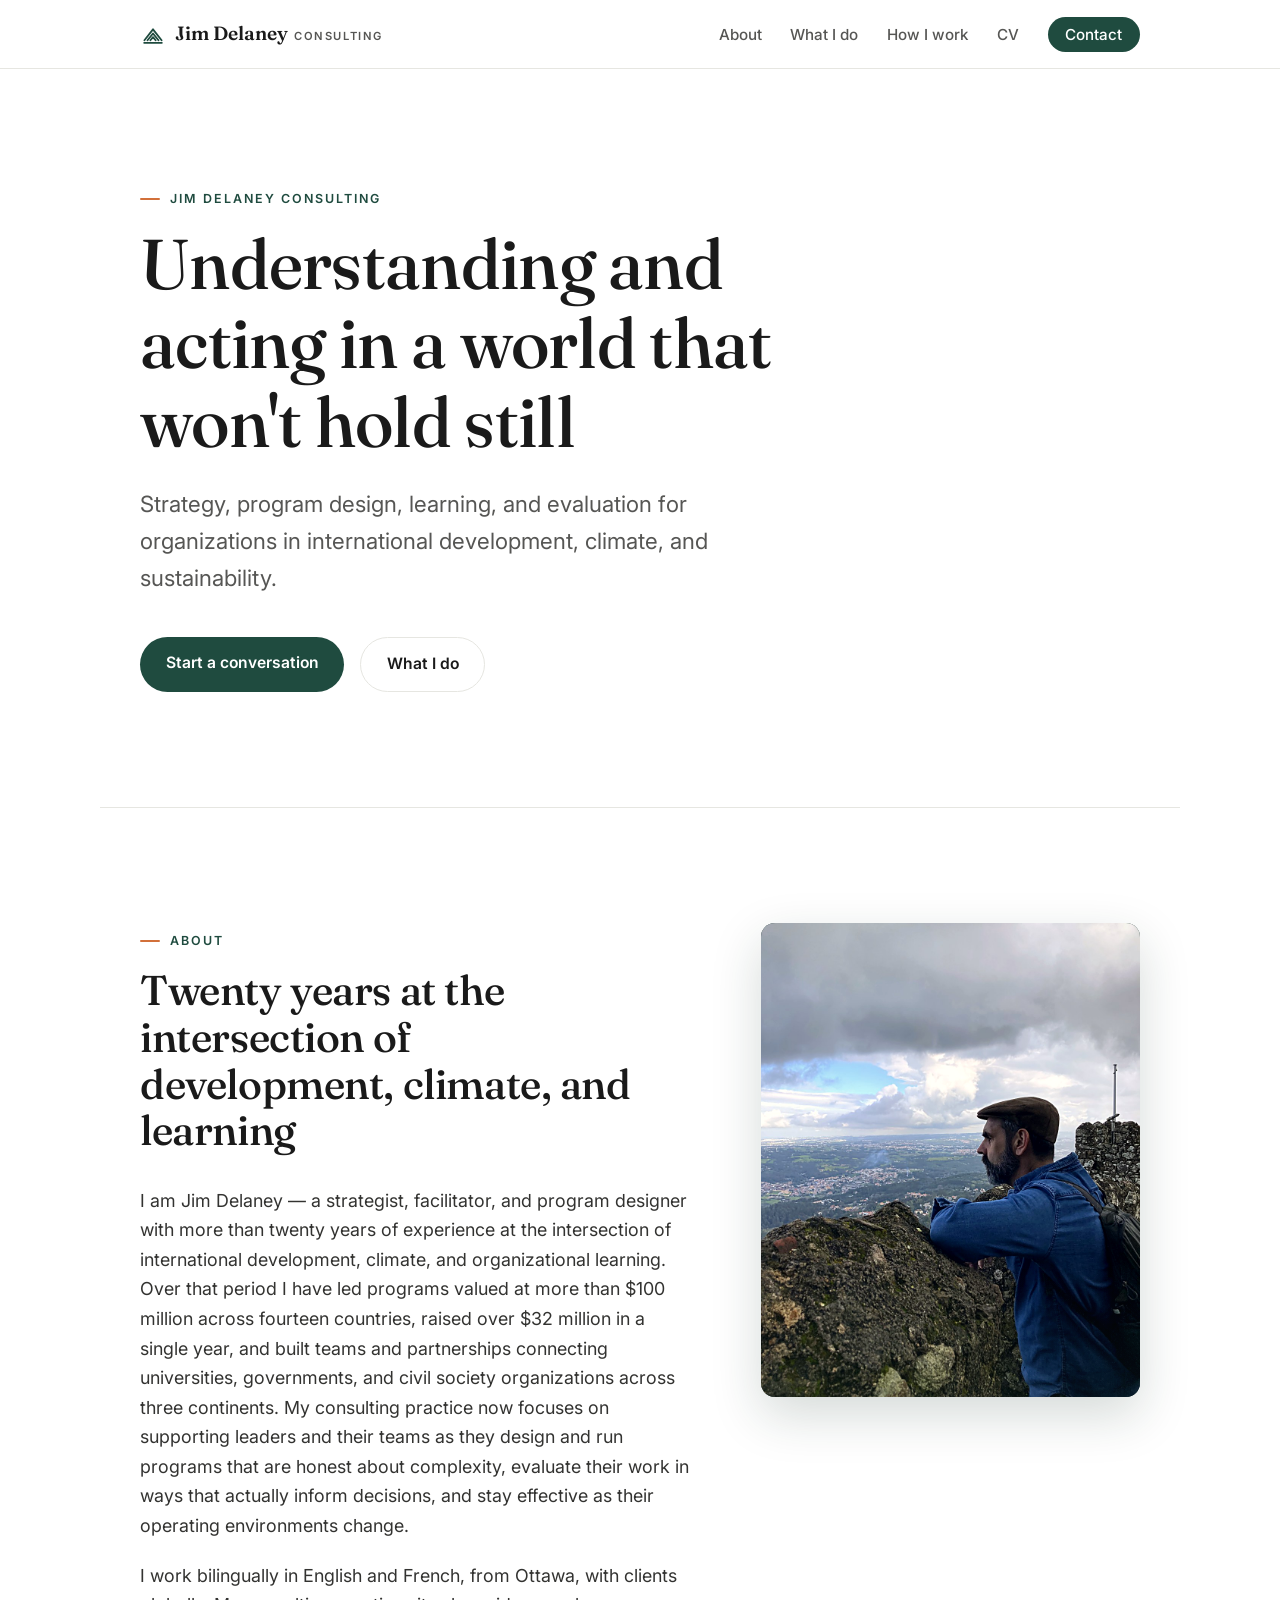
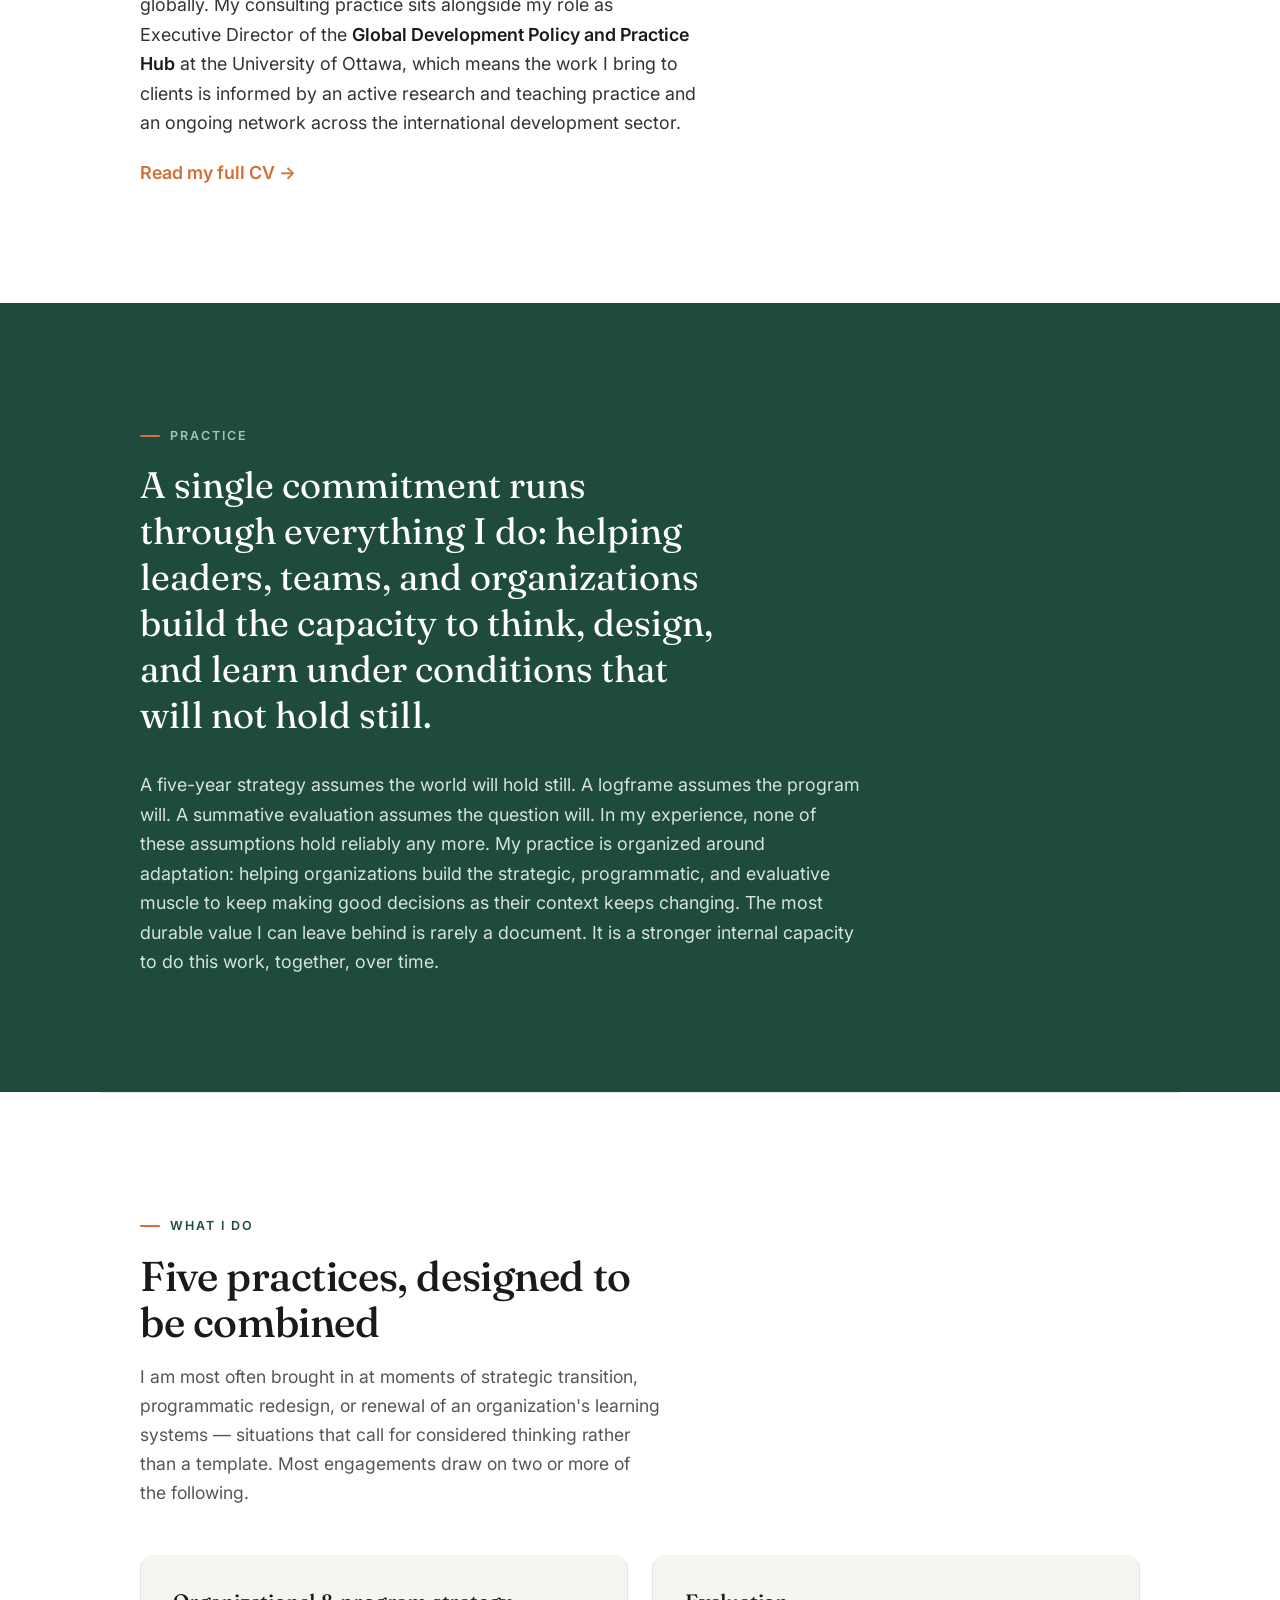
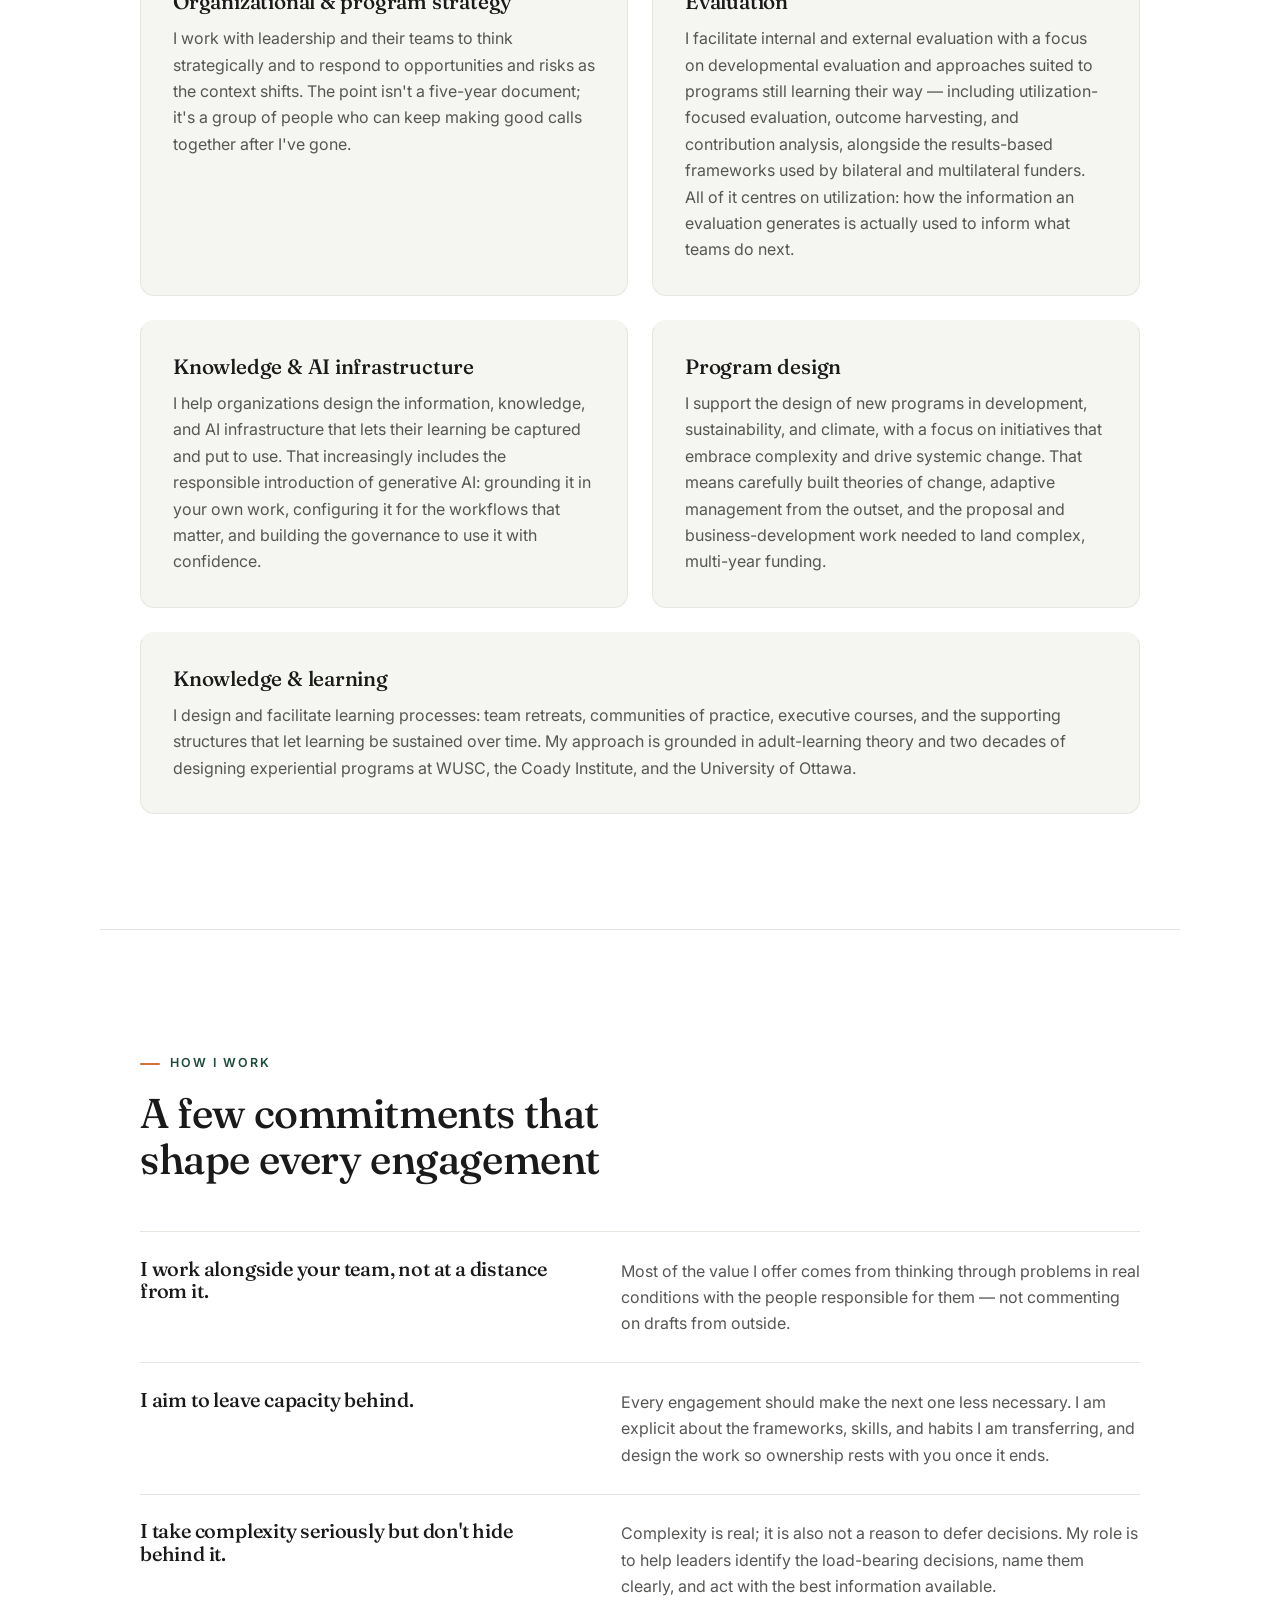
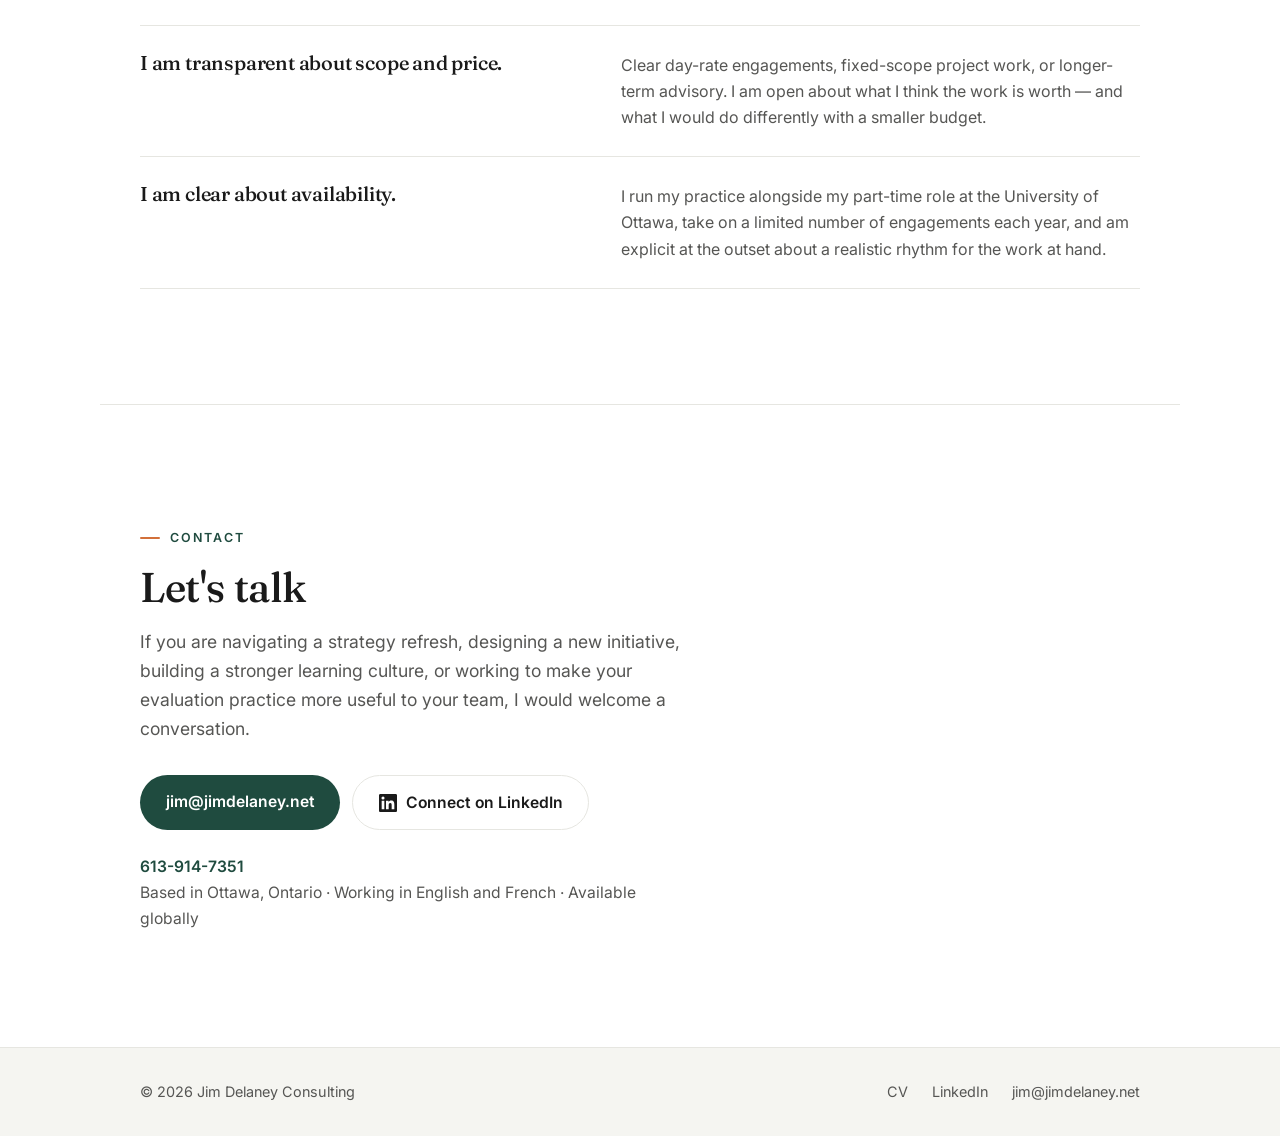
==== index.html @ 5b87f77f "Add files via upload" ====
<!DOCTYPE html>
<html lang="en">
<head>
  <meta charset="UTF-8">
  <meta name="viewport" content="width=device-width, initial-scale=1.0">
  <title>Jim Delaney Consulting — Strategy, Program Design, Learning &amp; Evaluation</title>
  <meta name="description" content="Strategy, program design, learning, and evaluation for organizations in international development, climate, and sustainability — focused on the capacity to adapt as conditions change.">
  <link rel="icon" href="assets/favicon.svg" type="image/svg+xml">
  <link rel="icon" href="assets/favicon-512.png" sizes="512x512" type="image/png">
  <link rel="apple-touch-icon" href="assets/favicon-512.png">
  <link rel="preconnect" href="https://fonts.googleapis.com">
  <link rel="preconnect" href="https://fonts.gstatic.com" crossorigin>
  <link href="https://fonts.googleapis.com/css2?family=Fraunces:opsz,wght@9..144,400;9..144,500;9..144,600&family=Inter:wght@400;500;600&display=swap" rel="stylesheet">
  <link rel="stylesheet" href="styles.css">
</head>
<body>
  <header class="site-header">
    <nav class="nav container">
      <a href="#top" class="brand">
        <svg class="brand-mark" viewBox="0 0 100 84" aria-hidden="true" fill="none" stroke="#1f4b3f" stroke-width="7" stroke-linecap="round" stroke-linejoin="round">
          <polyline points="17,66 50,24 83,66"/>
          <polyline points="29,66 50,40 71,66"/>
          <polyline points="40,66 50,54 60,66"/>
          <line x1="16" y1="76" x2="84" y2="76"/>
        </svg>
        <span class="brand-word">Jim Delaney<span class="brand-sub">Consulting</span></span>
      </a>
      <button class="nav-toggle" aria-label="Toggle menu" aria-expanded="false">
        <span></span><span></span><span></span>
      </button>
      <ul class="nav-links">
        <li><a href="#about">About</a></li>
        <li><a href="#services">What I do</a></li>
        <li><a href="#approach">How I work</a></li>
        <li><a href="cv.html">CV</a></li>
        <li><a href="#contact" class="nav-cta">Contact</a></li>
      </ul>
    </nav>
  </header>

  <main id="top">
    <!-- HERO -->
    <section class="hero container">
      <div class="hero-text">
        <p class="eyebrow">Jim Delaney Consulting</p>
        <h1>Understanding and acting in a world that won't hold still</h1>
        <p class="lede">
          Strategy, program design, learning, and evaluation for organizations in
          international development, climate, and sustainability.
        </p>
        <div class="hero-actions">
          <a href="#contact" class="btn btn-primary">Start a conversation</a>
          <a href="#services" class="btn btn-ghost">What I do</a>
        </div>
      </div>
    </section>

    <!-- ABOUT -->
    <section id="about" class="section container">
      <div class="about-layout">
        <div class="about-content">
          <div class="section-head">
            <p class="eyebrow">About</p>
            <h2>Twenty years at the intersection of development, climate, and learning</h2>
          </div>
          <div class="prose">
            <p>
              I am Jim Delaney — a strategist, facilitator, and program designer with more than
              twenty years of experience at the intersection of international development, climate,
              and organizational learning. Over that period I have led programs valued at more than
              $100 million across fourteen countries, raised over $32 million in a single year, and
              built teams and partnerships connecting universities, governments, and civil society
              organizations across three continents. My consulting practice now focuses on supporting
              leaders and their teams as they design and run programs that are honest about complexity,
              evaluate their work in ways that actually inform decisions, and stay effective as their
              operating environments change.
            </p>
            <p>
              I work bilingually in English and French, from Ottawa, with clients globally. My
              consulting practice sits alongside my role as Executive Director of the
              <strong>Global Development Policy and Practice Hub</strong> at the University of Ottawa,
              which means the work I bring to clients is informed by an active research and teaching
              practice and an ongoing network across the international development sector.
            </p>
            <p class="prose-link"><a href="cv.html">Read my full CV &rarr;</a></p>
          </div>
        </div>
        <figure class="about-portrait">
          <div class="portrait-frame">
            <img src="assets/portrait.jpg" alt="Jim Delaney looking out over a valley from a hilltop" loading="lazy">
          </div>
        </figure>
      </div>
    </section>

    <!-- PRACTICE / PHILOSOPHY -->
    <section id="practice" class="section section-feature">
      <div class="container">
        <p class="eyebrow">Practice</p>
        <p class="pull">
          A single commitment runs through everything I do: helping leaders, teams, and
          organizations build the capacity to think, design, and learn under conditions that
          will not hold still.
        </p>
        <div class="prose prose-on-feature">
          <p>
            A five-year strategy assumes the world will hold still. A logframe assumes the program
            will. A summative evaluation assumes the question will. In my experience, none of these
            assumptions hold reliably any more. My practice is organized around adaptation: helping
            organizations build the strategic, programmatic, and evaluative muscle to keep making good
            decisions as their context keeps changing. The most durable value I can leave behind is
            rarely a document. It is a stronger internal capacity to do this work, together, over time.
          </p>
        </div>
      </div>
    </section>

    <!-- WHAT I DO -->
    <section id="services" class="section container">
      <div class="section-head">
        <p class="eyebrow">What I do</p>
        <h2>Five practices, designed to be combined</h2>
        <p class="section-intro">
          I am most often brought in at moments of strategic transition, programmatic redesign,
          or renewal of an organization's learning systems — situations that call for considered
          thinking rather than a template. Most engagements draw on two or more of the following.
        </p>
      </div>
      <div class="cards">
        <article class="card">
          <h3>Organizational &amp; program strategy</h3>
          <p>
            I work with leadership and their teams to think strategically and to respond to
            opportunities and risks as the context shifts. The point isn't a five-year document;
            it's a group of people who can keep making good calls together after I've gone.
          </p>
        </article>
        <article class="card">
          <h3>Evaluation</h3>
          <p>
            I facilitate internal and external evaluation with a focus on developmental evaluation
            and approaches suited to programs still learning their way — including utilization-focused
            evaluation, outcome harvesting, and contribution analysis, alongside the results-based
            frameworks used by bilateral and multilateral funders. All of it centres on utilization:
            how the information an evaluation generates is actually used to inform what teams do next.
          </p>
        </article>
        <article class="card">
          <h3>Knowledge &amp; AI infrastructure</h3>
          <p>
            I help organizations design the information, knowledge, and AI infrastructure that lets
            their learning be captured and put to use. That increasingly includes the responsible
            introduction of generative AI: grounding it in your own work, configuring it for the
            workflows that matter, and building the governance to use it with confidence.
          </p>
        </article>
        <article class="card">
          <h3>Program design</h3>
          <p>
            I support the design of new programs in development, sustainability, and climate, with a
            focus on initiatives that embrace complexity and drive systemic change. That means
            carefully built theories of change, adaptive management from the outset, and the
            proposal and business-development work needed to land complex, multi-year funding.
          </p>
        </article>
        <article class="card card-wide">
          <h3>Knowledge &amp; learning</h3>
          <p>
            I design and facilitate learning processes: team retreats, communities of practice,
            executive courses, and the supporting structures that let learning be sustained over
            time. My approach is grounded in adult-learning theory and two decades of designing
            experiential programs at WUSC, the Coady Institute, and the University of Ottawa.
          </p>
        </article>
      </div>
    </section>

    <!-- HOW I WORK -->
    <section id="approach" class="section container">
      <div class="section-head">
        <p class="eyebrow">How I work</p>
        <h2>A few commitments that shape every engagement</h2>
      </div>
      <ul class="commitments">
        <li>
          <h3>I work alongside your team, not at a distance from it.</h3>
          <p>Most of the value I offer comes from thinking through problems in real conditions with
          the people responsible for them — not commenting on drafts from outside.</p>
        </li>
        <li>
          <h3>I aim to leave capacity behind.</h3>
          <p>Every engagement should make the next one less necessary. I am explicit about the
          frameworks, skills, and habits I am transferring, and design the work so ownership rests
          with you once it ends.</p>
        </li>
        <li>
          <h3>I take complexity seriously but don't hide behind it.</h3>
          <p>Complexity is real; it is also not a reason to defer decisions. My role is to help
          leaders identify the load-bearing decisions, name them clearly, and act with the best
          information available.</p>
        </li>
        <li>
          <h3>I am transparent about scope and price.</h3>
          <p>Clear day-rate engagements, fixed-scope project work, or longer-term advisory. I am open
          about what I think the work is worth — and what I would do differently with a smaller
          budget.</p>
        </li>
        <li>
          <h3>I am clear about availability.</h3>
          <p>I run my practice alongside my part-time role at the University of Ottawa, take on a
          limited number of engagements each year, and am explicit at the outset about a realistic
          rhythm for the work at hand.</p>
        </li>
      </ul>
    </section>

    <!-- CONTACT -->
    <section id="contact" class="section container">
      <div class="contact">
        <p class="eyebrow">Contact</p>
        <h2>Let's talk</h2>
        <p class="section-intro">
          If you are navigating a strategy refresh, designing a new initiative, building a stronger
          learning culture, or working to make your evaluation practice more useful to your team,
          I would welcome a conversation.
        </p>
        <div class="contact-details">
          <div class="contact-actions">
            <a href="mailto:jim@jimdelaney.net" class="btn btn-primary">jim@jimdelaney.net</a>
            <a href="https://www.linkedin.com/in/jim-delaney-a5542912/" class="btn btn-ghost btn-icon" target="_blank" rel="noopener">
              <svg viewBox="0 0 24 24" width="18" height="18" fill="currentColor" aria-hidden="true"><path d="M20.45 20.45h-3.56v-5.57c0-1.33-.03-3.04-1.85-3.04-1.85 0-2.14 1.45-2.14 2.94v5.67H9.34V9h3.42v1.56h.05c.48-.9 1.64-1.85 3.37-1.85 3.6 0 4.27 2.37 4.27 5.46v6.28zM5.34 7.43a2.07 2.07 0 1 1 0-4.14 2.07 2.07 0 0 1 0 4.14zM7.12 20.45H3.56V9h3.56v11.45zM22.22 0H1.77C.79 0 0 .77 0 1.72v20.56C0 23.23.79 24 1.77 24h20.45c.98 0 1.78-.77 1.78-1.72V1.72C24 .77 23.2 0 22.22 0z"/></svg>
              Connect on LinkedIn
            </a>
          </div>
          <p class="contact-meta">
            <a href="tel:+16139147351">613-914-7351</a><br>
            Based in Ottawa, Ontario · Working in English and French · Available globally
          </p>
        </div>
      </div>
    </section>
  </main>

  <footer class="site-footer">
    <div class="container footer-inner">
      <span>&copy; <span id="year"></span> Jim Delaney Consulting</span>
      <span class="footer-links">
        <a href="cv.html">CV</a>
        <a href="https://www.linkedin.com/in/jim-delaney-a5542912/" target="_blank" rel="noopener">LinkedIn</a>
        <a href="mailto:jim@jimdelaney.net">jim@jimdelaney.net</a>
      </span>
    </div>
  </footer>

  <script>
    document.getElementById('year').textContent = new Date().getFullYear();
    const toggle = document.querySelector('.nav-toggle');
    const links = document.querySelector('.nav-links');
    toggle.addEventListener('click', () => {
      const open = links.classList.toggle('open');
      toggle.setAttribute('aria-expanded', open);
    });
    links.addEventListener('click', e => {
      if (e.target.tagName === 'A') links.classList.remove('open');
    });
  </script>
</body>
</html>
---- styles.css ----
/* ---------- Tokens ---------- */
:root {
  --bg: #ffffff;
  --bg-alt: #f5f5f1;
  --ink: #1a1a1a;
  --ink-soft: #565654;
  --line: #e6e6e1;
  --accent: #1f4b3f;        /* deep green */
  --accent-dark: #143028;
  --accent-ink: #ffffff;
  --warm: #d2703a;          /* burnt orange accent */
  --warm-soft: #e9a06f;
  --max: 1080px;
  --max-prose: 720px;
  --space: clamp(4rem, 9vw, 7.5rem);
  --radius: 14px;
}

/* ---------- Base ---------- */
* { box-sizing: border-box; }
html { scroll-behavior: smooth; }
body {
  margin: 0;
  font-family: "Inter", system-ui, -apple-system, sans-serif;
  color: var(--ink);
  background: var(--bg);
  line-height: 1.65;
  -webkit-font-smoothing: antialiased;
}
h1, h2, h3 {
  font-family: "Fraunces", Georgia, serif;
  font-weight: 500;
  line-height: 1.12;
  letter-spacing: -0.01em;
  margin: 0;
}
p { margin: 0; }
a { color: inherit; text-decoration: none; }

.container {
  width: 100%;
  max-width: var(--max);
  margin-inline: auto;
  padding-inline: clamp(1.25rem, 5vw, 2.5rem);
}

.eyebrow {
  font-size: 0.78rem;
  text-transform: uppercase;
  letter-spacing: 0.16em;
  font-weight: 600;
  color: var(--accent);
  margin-bottom: 1rem;
  display: inline-flex;
  align-items: center;
  gap: 0.6rem;
}
.eyebrow::before {
  content: "";
  width: 20px;
  height: 2px;
  background: var(--warm);
  border-radius: 2px;
  flex: none;
}

/* ---------- Header / Nav ---------- */
.site-header {
  position: sticky;
  top: 0;
  z-index: 50;
  background: rgba(255, 255, 255, 0.85);
  backdrop-filter: saturate(180%) blur(12px);
  border-bottom: 1px solid var(--line);
}
.nav {
  display: flex;
  align-items: center;
  justify-content: space-between;
  height: 68px;
}
.brand {
  display: flex;
  align-items: center;
  gap: 0.55rem;
}
.brand-mark { height: 26px; width: 26px; flex: none; display: block; }
.brand-word {
  font-family: "Fraunces", serif;
  font-size: 1.2rem;
  font-weight: 600;
  display: flex;
  align-items: baseline;
  gap: 0.4rem;
}
.brand-sub {
  font-family: "Inter", sans-serif;
  font-size: 0.7rem;
  font-weight: 600;
  letter-spacing: 0.14em;
  text-transform: uppercase;
  color: var(--ink-soft);
}
.nav-links {
  list-style: none;
  display: flex;
  align-items: center;
  gap: 1.8rem;
  margin: 0;
  padding: 0;
}
.nav-links a {
  font-size: 0.95rem;
  font-weight: 500;
  color: var(--ink-soft);
  transition: color 0.15s ease;
}
.nav-links a:hover,
.nav-links a.active { color: var(--ink); }
.nav-cta {
  background: var(--accent);
  color: var(--accent-ink) !important;
  padding: 0.5rem 1.1rem;
  border-radius: 999px;
}
.nav-cta:hover { opacity: 0.9; }
.nav-toggle {
  display: none;
  flex-direction: column;
  gap: 5px;
  background: none;
  border: 0;
  cursor: pointer;
  padding: 6px;
}
.nav-toggle span {
  width: 24px;
  height: 2px;
  background: var(--ink);
  border-radius: 2px;
}

/* ---------- Hero (text-led) ---------- */
.hero {
  padding-top: clamp(4rem, 10vw, 7rem);
  padding-bottom: var(--space);
}
.hero h1 {
  font-size: clamp(2.6rem, 6.5vw, 4.4rem);
  margin-bottom: 1.5rem;
  max-width: 17ch;
}
.lede {
  font-size: clamp(1.15rem, 2.4vw, 1.4rem);
  color: var(--ink-soft);
  max-width: 46ch;
}
.hero-actions {
  display: flex;
  flex-wrap: wrap;
  gap: 1rem;
  margin-top: 2.5rem;
}

/* ---------- About layout with portrait ---------- */
.about-layout {
  display: grid;
  grid-template-columns: 1.25fr 0.85fr;
  gap: clamp(2rem, 6vw, 4rem);
  align-items: start;
}
.about-portrait { margin: 0; position: sticky; top: 92px; }
.portrait-frame {
  position: relative;
  aspect-ratio: 4 / 5;
  border-radius: var(--radius);
  overflow: hidden;
  background: var(--accent-dark);
  box-shadow: 0 18px 50px rgba(20, 48, 40, 0.18);
}
.portrait-frame img {
  width: 100%;
  height: 100%;
  object-fit: cover;
  display: block;
  filter: contrast(1.02) saturate(1.02);
}
.portrait-frame::after {
  content: "";
  position: absolute;
  inset: 0;
  background: linear-gradient(180deg, transparent 72%, rgba(20,48,40,0.22));
  pointer-events: none;
}
.about-content .section-head { margin-bottom: 2rem; }

/* ---------- Buttons ---------- */
.btn {
  display: inline-block;
  font-weight: 600;
  font-size: 0.98rem;
  padding: 0.85rem 1.6rem;
  border-radius: 999px;
  transition: transform 0.12s ease, opacity 0.15s ease, background 0.15s ease;
}
.btn:active { transform: translateY(1px); }
.btn-primary { background: var(--accent); color: var(--accent-ink); }
.btn-primary:hover { opacity: 0.9; }
.btn-ghost { border: 1px solid var(--line); color: var(--ink); }
.btn-ghost:hover { background: var(--bg-alt); border-color: var(--warm); color: var(--warm); }

/* ---------- Sections ---------- */
.section { padding-block: var(--space); border-top: 1px solid var(--line); }
.section-head { max-width: 52ch; margin-bottom: 3rem; }
.section h2 { font-size: clamp(1.9rem, 4vw, 2.6rem); }
.section-intro { margin-top: 1rem; color: var(--ink-soft); font-size: 1.1rem; }

.prose { max-width: var(--max-prose); display: grid; gap: 1.25rem; font-size: 1.12rem; color: #333331; }
.prose strong { color: var(--ink); font-weight: 600; }
.prose-link a { color: var(--warm); font-weight: 600; }
.prose-link a:hover { text-decoration: underline; text-underline-offset: 3px; }

/* ---------- Feature / pull-quote band ---------- */
.section-feature {
  background: var(--accent);
  color: #eef3f0;
  border-top: 0;
}
.section-feature .eyebrow { color: #9fc4b6; }
.pull {
  font-family: "Fraunces", serif;
  font-size: clamp(1.5rem, 3.4vw, 2.3rem);
  line-height: 1.25;
  max-width: 24ch;
  color: #fff;
  margin-bottom: 2rem;
}
.prose-on-feature { color: #d6e3dd; }
.prose-on-feature p { font-size: 1.12rem; }

/* ---------- Service cards ---------- */
.cards {
  display: grid;
  grid-template-columns: repeat(2, 1fr);
  gap: 1.5rem;
}
.card {
  background: var(--bg-alt);
  border: 1px solid var(--line);
  border-radius: var(--radius);
  padding: 2rem;
  border-top: 3px solid transparent;
  transition: transform 0.15s ease, box-shadow 0.15s ease, border-color 0.15s ease;
}
.card:hover {
  transform: translateY(-4px);
  box-shadow: 0 12px 30px rgba(0,0,0,0.06);
  border-top-color: var(--warm);
}
.card h3 { font-size: 1.3rem; margin-bottom: 0.75rem; }
.card p { color: var(--ink-soft); }
.card-wide { grid-column: 1 / -1; }

/* ---------- Commitments (How I work) ---------- */
.commitments {
  list-style: none;
  margin: 0;
  padding: 0;
  display: grid;
  gap: 0;
}
.commitments li {
  padding: 1.6rem 0;
  border-top: 1px solid var(--line);
  display: grid;
  grid-template-columns: 1fr 1.2fr;
  gap: clamp(1rem, 5vw, 3rem);
  align-items: start;
}
.commitments li:last-child { border-bottom: 1px solid var(--line); }
.commitments h3 { font-size: 1.25rem; }
.commitments p { color: var(--ink-soft); }

/* ---------- Contact ---------- */
.contact { max-width: 54ch; }
.contact-details { margin-top: 2rem; display: grid; gap: 1.5rem; justify-items: start; }
.contact-actions { display: flex; flex-wrap: wrap; gap: 0.75rem; }
.btn-icon { display: inline-flex; align-items: center; gap: 0.55rem; }
.btn-icon svg { flex: none; }
.contact-meta { color: var(--ink-soft); font-size: 0.98rem; }
.contact-meta a { color: var(--accent); font-weight: 600; }

/* ---------- Footer ---------- */
.site-footer { border-top: 1px solid var(--line); background: var(--bg-alt); }
.footer-inner {
  display: flex;
  flex-wrap: wrap;
  gap: 0.75rem 1.5rem;
  justify-content: space-between;
  padding-block: 2rem;
  font-size: 0.9rem;
  color: var(--ink-soft);
}
.footer-links { display: flex; gap: 1.5rem; }
.footer-inner a:hover { color: var(--ink); }

/* ---------- CV page ---------- */
.cv-hero {
  padding-top: clamp(3rem, 7vw, 5rem);
  padding-bottom: clamp(2.5rem, 5vw, 3.5rem);
}
.cv-hero h1 { font-size: clamp(2.4rem, 6vw, 3.6rem); margin-bottom: 0.75rem; }
.cv-tagline { color: var(--ink-soft); font-size: 1.1rem; max-width: 60ch; }
.cv-contact { margin-top: 0.75rem; color: var(--ink-soft); font-size: 0.98rem; }
.cv-contact a { color: var(--accent); font-weight: 500; }
.cv-actions { display: flex; flex-wrap: wrap; gap: 1rem; margin-top: 2rem; }

.cv { max-width: 820px; padding-bottom: var(--space); }
.cv-block { padding-top: 2.75rem; margin-top: 2.75rem; border-top: 1px solid var(--line); }
.cv-block > h2 {
  font-size: 1.5rem;
  margin-bottom: 1.5rem;
  color: var(--accent);
}
.cv-block > p { color: #333331; font-size: 1.05rem; max-width: var(--max-prose); }

.cv-skills, .cv-list { list-style: none; margin: 0; padding: 0; display: grid; gap: 0.85rem; }
.cv-skills li, .cv-list li { color: var(--ink-soft); font-size: 1.02rem; padding-left: 1.1rem; position: relative; }
.cv-skills li::before, .cv-list li::before {
  content: "";
  position: absolute;
  left: 0; top: 0.62em;
  width: 6px; height: 6px;
  border-radius: 50%;
  background: var(--warm);
}
.cv-skills strong, .cv-list strong { color: var(--ink); }
.cv-pubs li { font-size: 0.98rem; line-height: 1.55; }

.cv-role { margin-bottom: 2rem; }
.cv-role:last-child { margin-bottom: 0; }
.cv-role-head {
  display: flex;
  flex-wrap: wrap;
  justify-content: space-between;
  align-items: baseline;
  gap: 0.5rem;
}
.cv-role-head h3 { font-size: 1.2rem; }
.cv-date { font-size: 0.85rem; color: var(--ink-soft); font-weight: 500; white-space: nowrap; }
.cv-org { color: var(--accent); font-weight: 500; font-size: 0.98rem; margin: 0.25rem 0 0.75rem; }
.cv-role ul { margin: 0; padding-left: 1.15rem; display: grid; gap: 0.4rem; }
.cv-role li { color: var(--ink-soft); font-size: 1rem; }

/* ---------- Responsive ---------- */
@media (max-width: 860px) {
  .cards { grid-template-columns: 1fr; }
  .card-wide { grid-column: auto; }
  .commitments li { grid-template-columns: 1fr; gap: 0.5rem; }
  .about-layout { grid-template-columns: 1fr; }
  .about-portrait { position: static; order: -1; max-width: 420px; }
}
@media (max-width: 720px) {
  .hero { grid-template-columns: 1fr; }
  .hero-portrait { order: -1; max-width: 320px; }
  .nav-toggle { display: flex; }
  .nav-links {
    position: absolute;
    top: 68px;
    left: 0; right: 0;
    flex-direction: column;
    align-items: flex-start;
    gap: 0;
    background: var(--bg);
    border-bottom: 1px solid var(--line);
    padding: 0.5rem 0;
    display: none;
  }
  .nav-links.open { display: flex; }
  .nav-links li { width: 100%; }
  .nav-links a {
    display: block;
    width: 100%;
    padding: 0.85rem clamp(1.25rem, 5vw, 2.5rem);
  }
  .nav-cta { border-radius: 0; background: none; color: var(--accent) !important; }
}
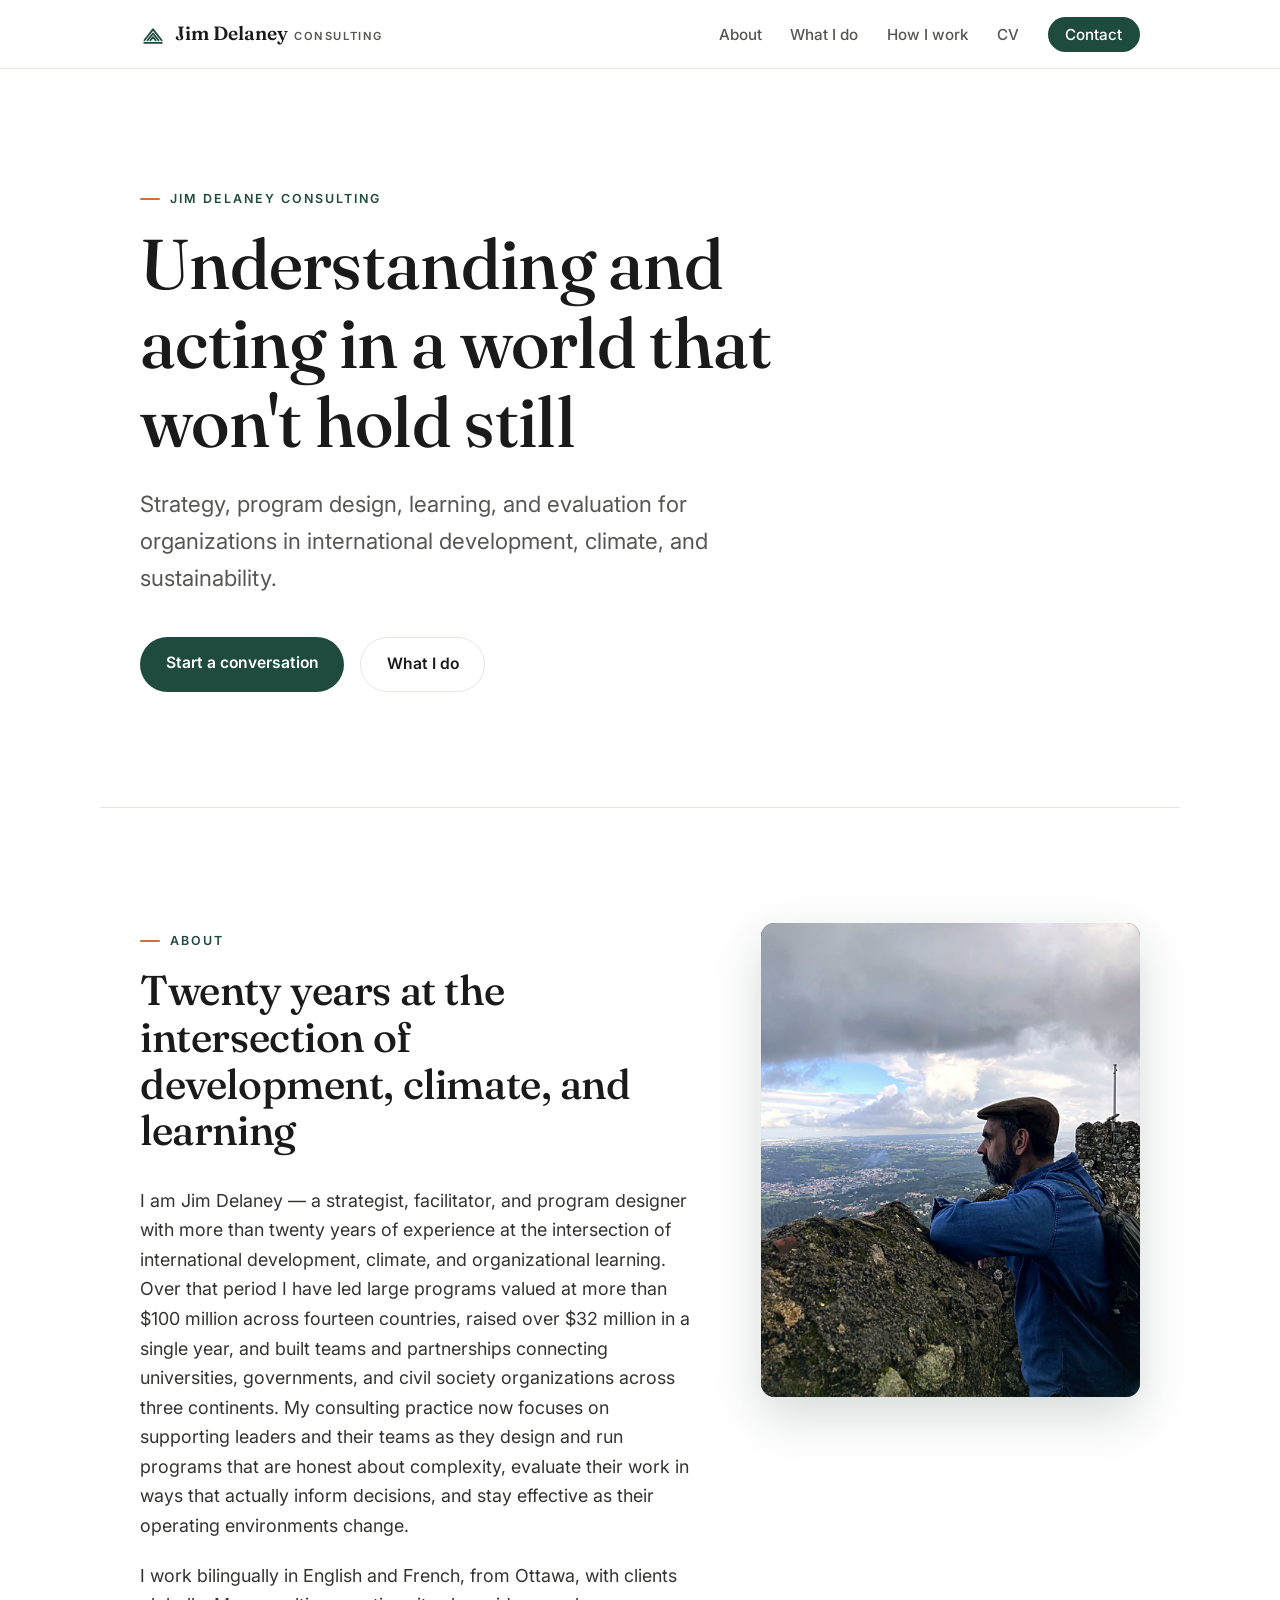
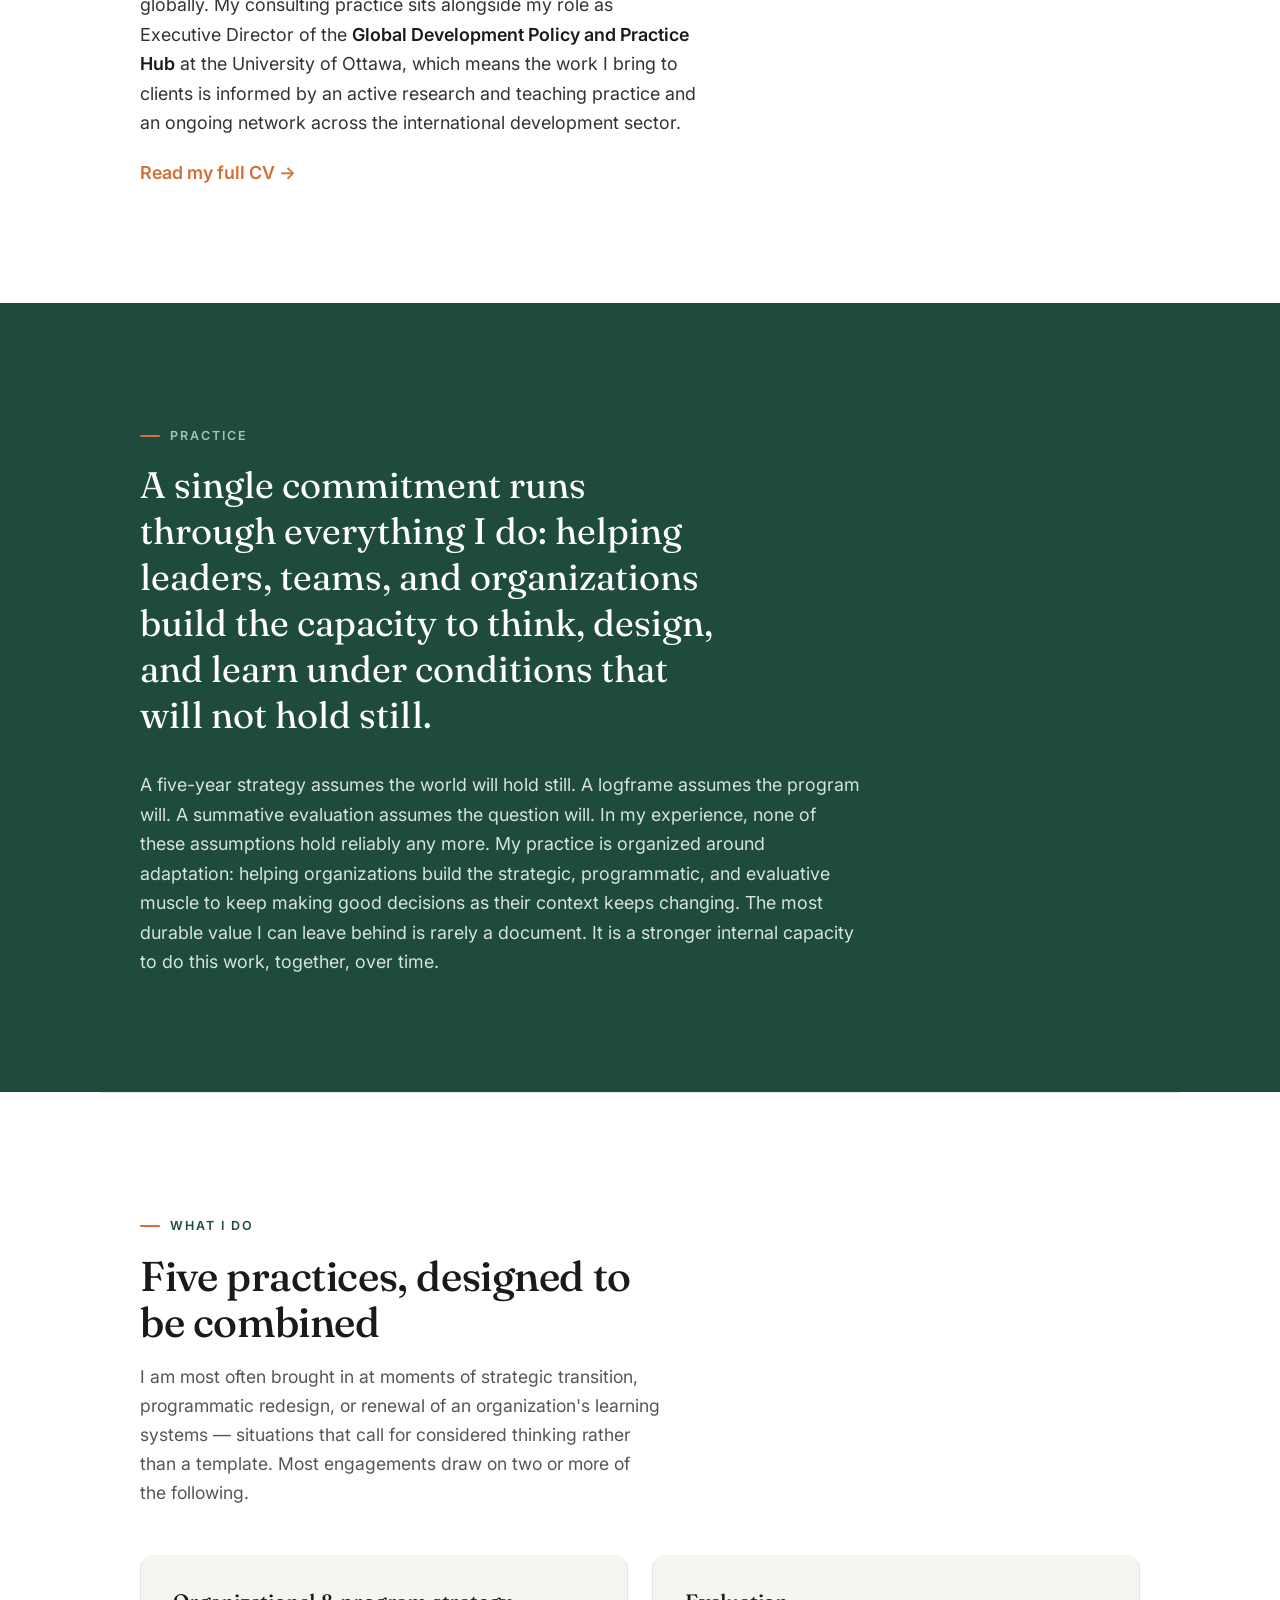
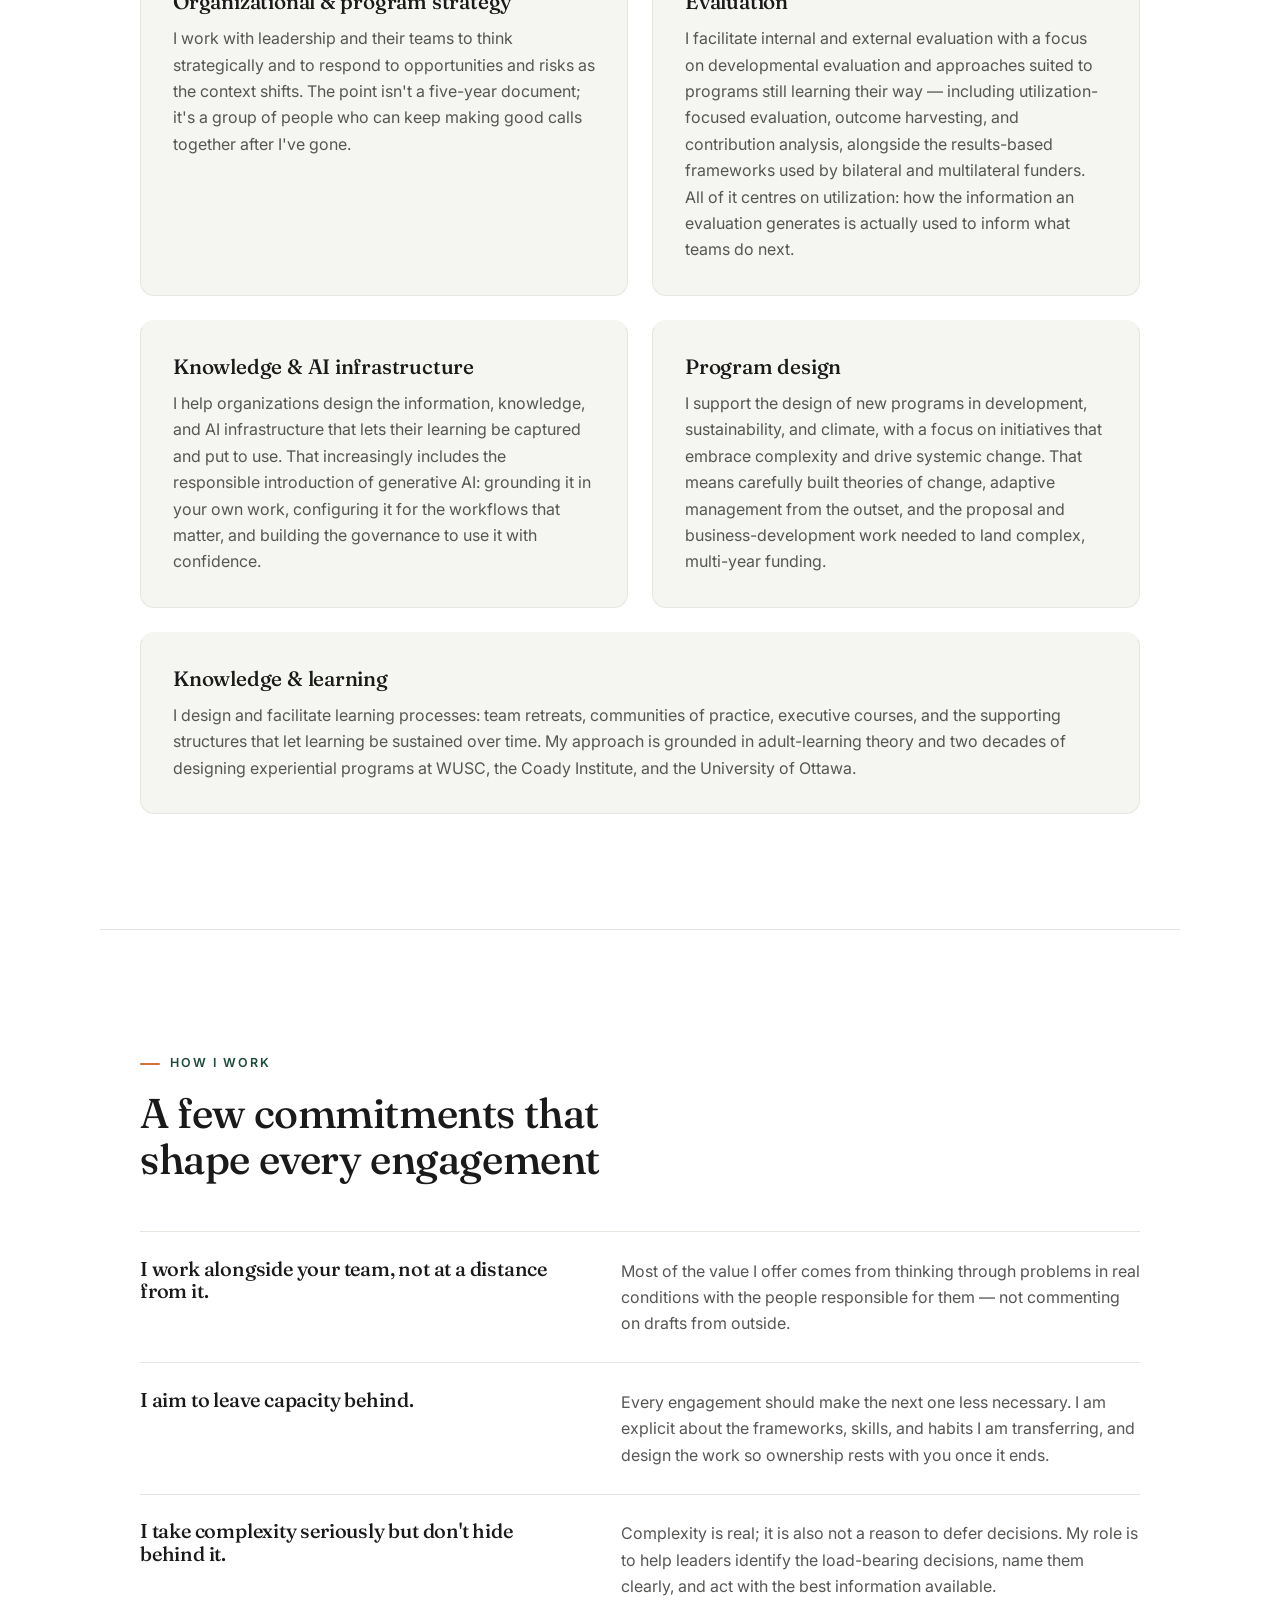
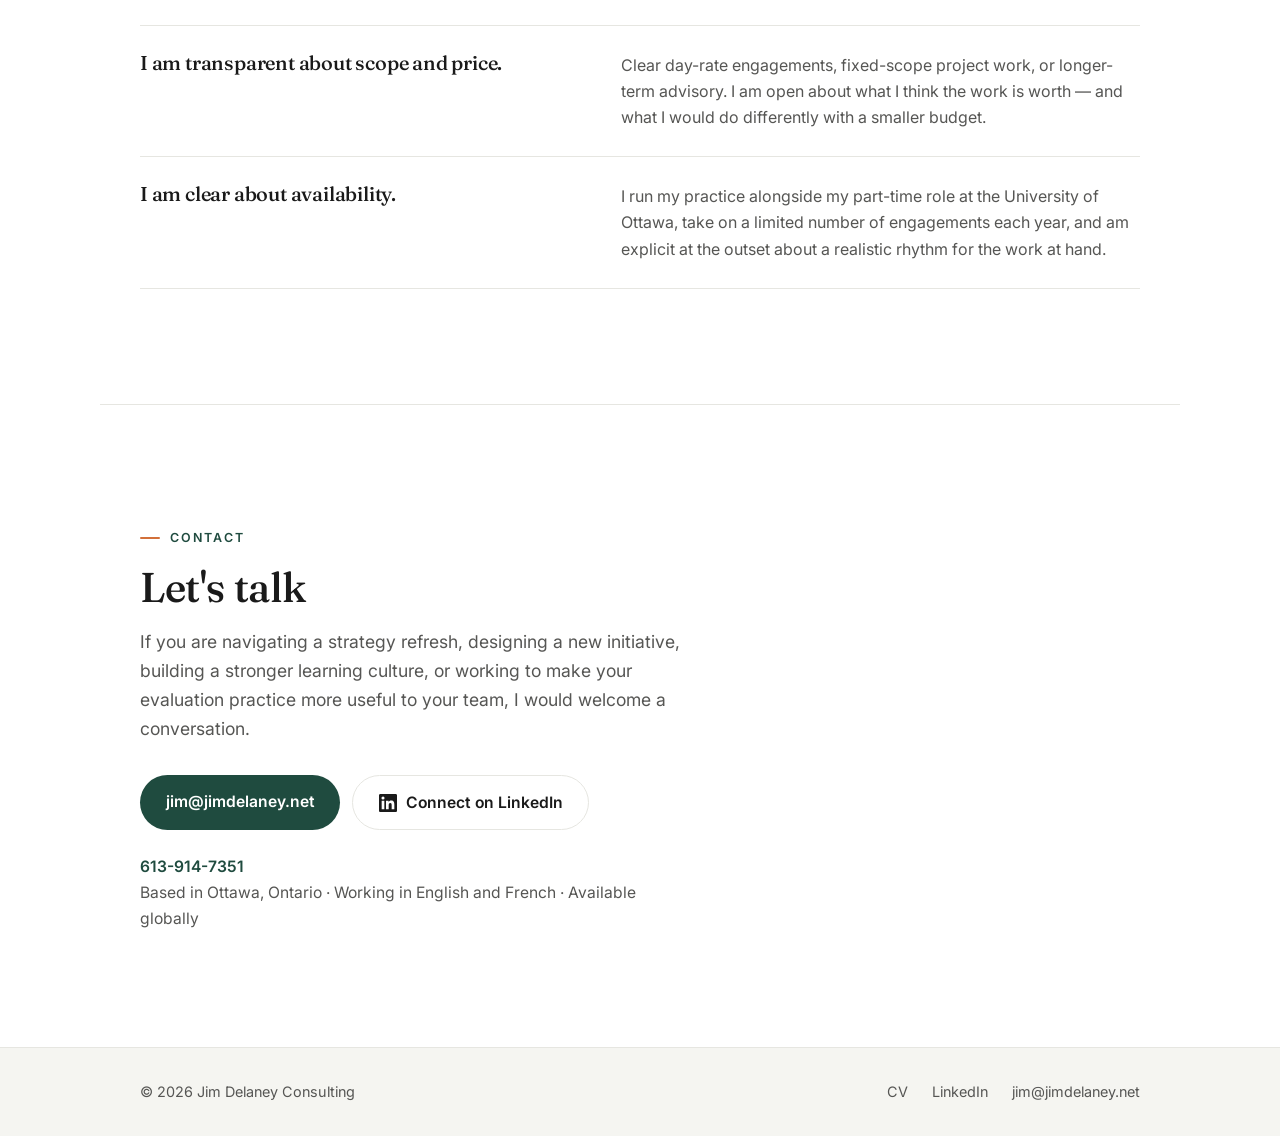
==== commit 98a56252: "Update language" ====
--- a/index.html
+++ b/index.html
@@ -67,7 +67,7 @@
             <p>
               I am Jim Delaney — a strategist, facilitator, and program designer with more than
               twenty years of experience at the intersection of international development, climate,
-              and organizational learning. Over that period I have led programs valued at more than
+              and organizational learning. Over that period I have led large programs valued at more than
               $100 million across fourteen countries, raised over $32 million in a single year, and
               built teams and partnerships connecting universities, governments, and civil society
               organizations across three continents. My consulting practice now focuses on supporting
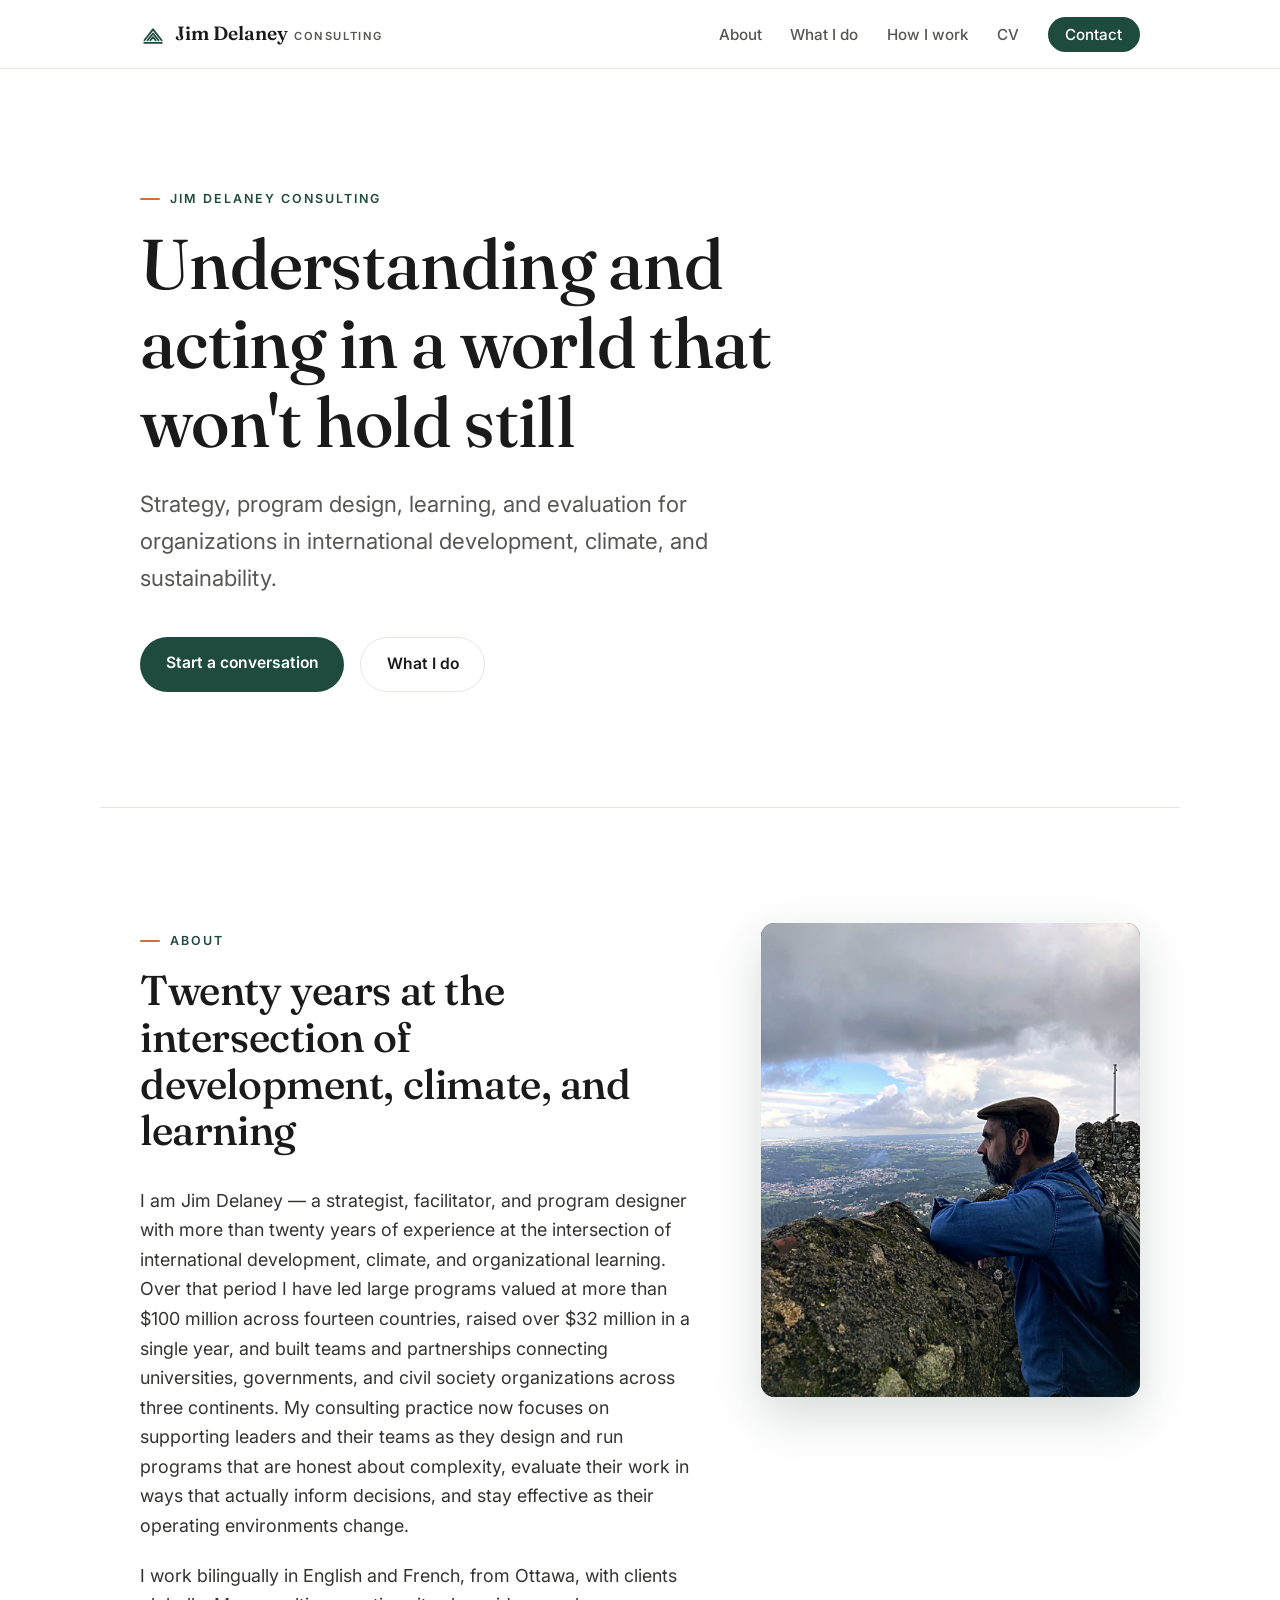
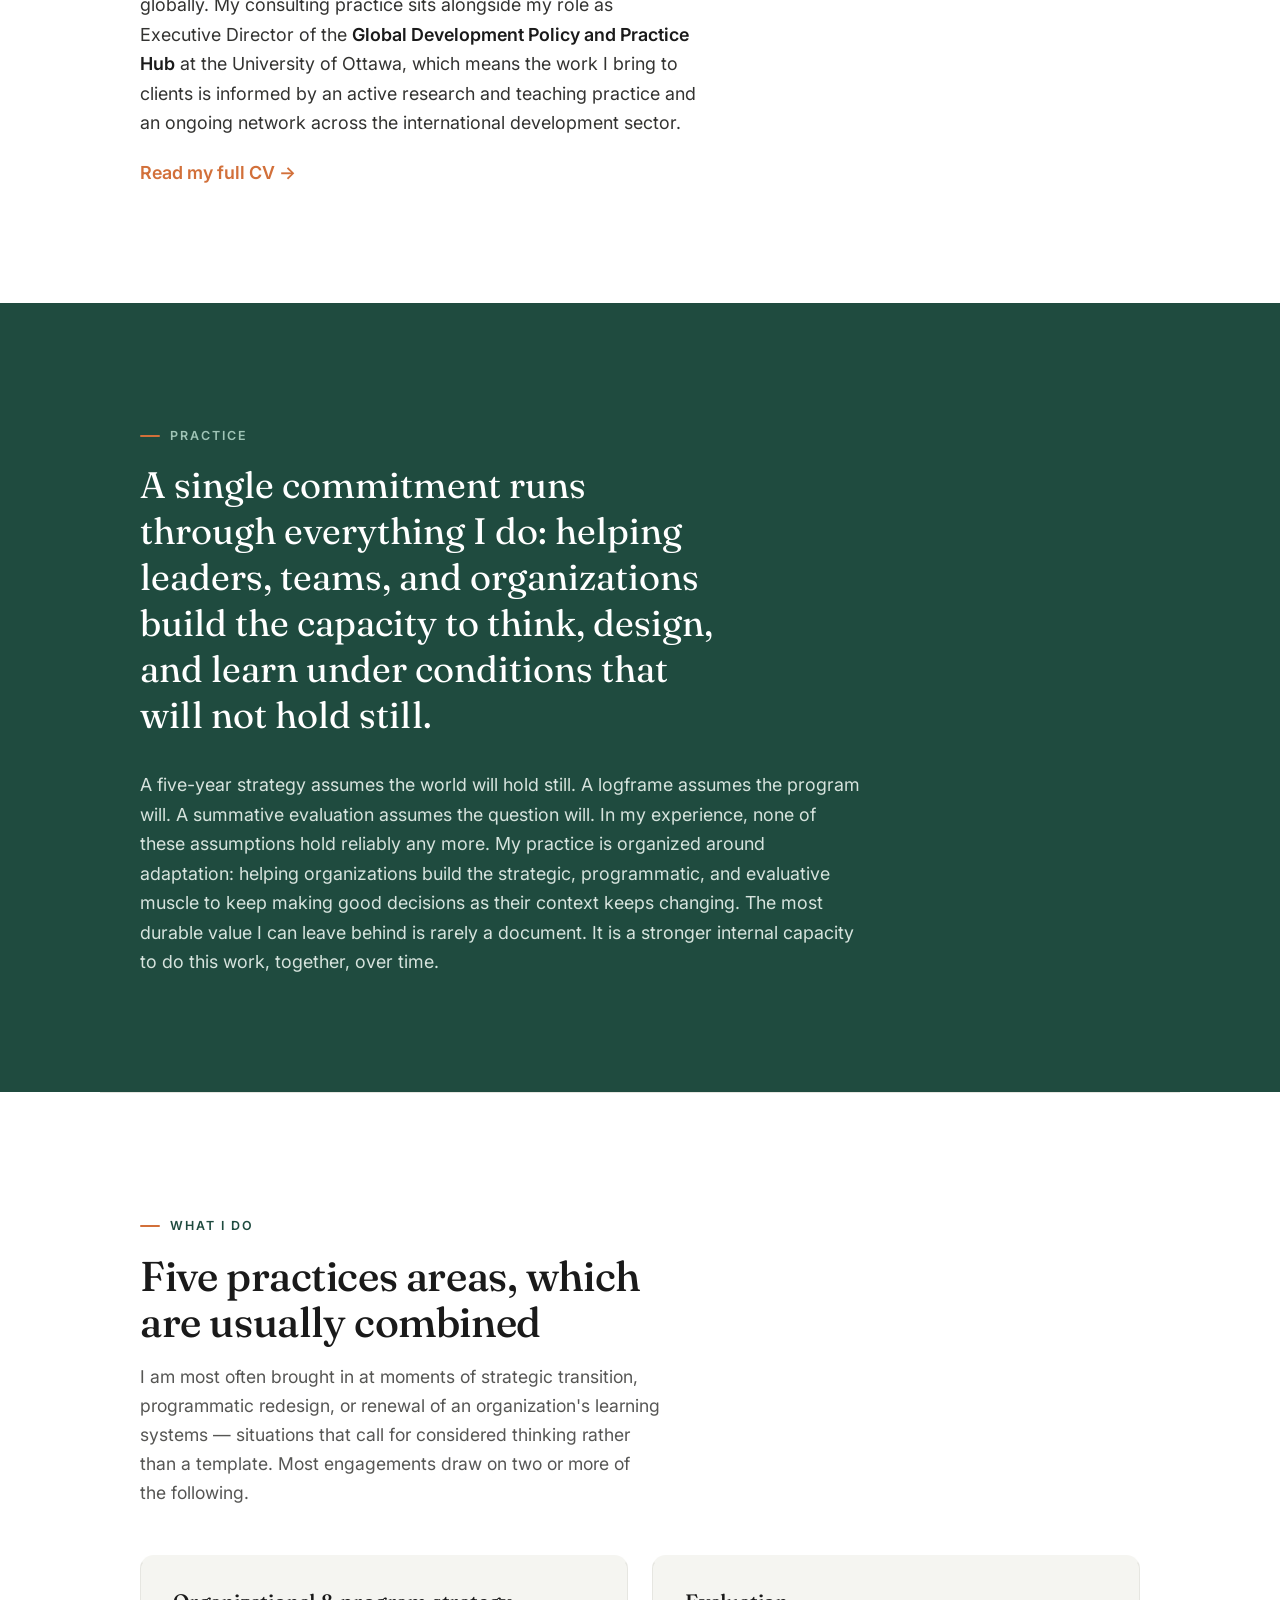
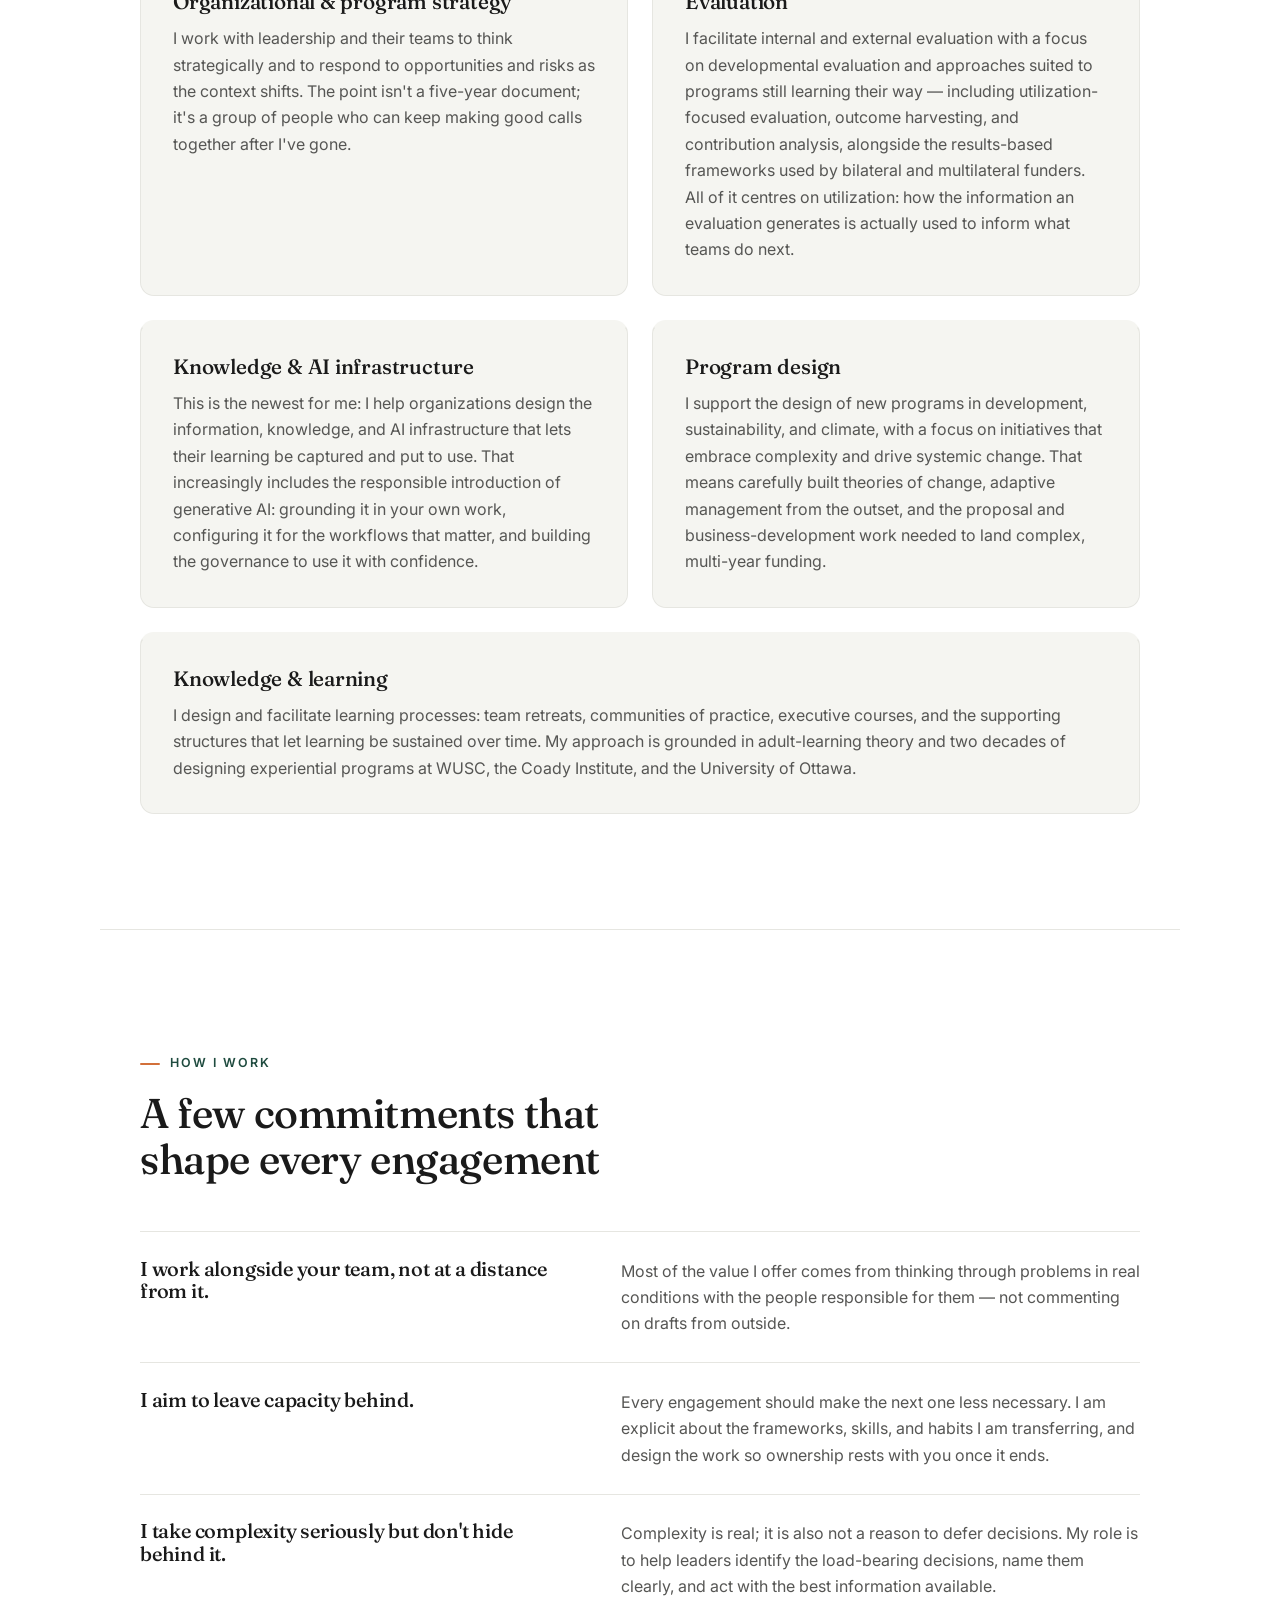
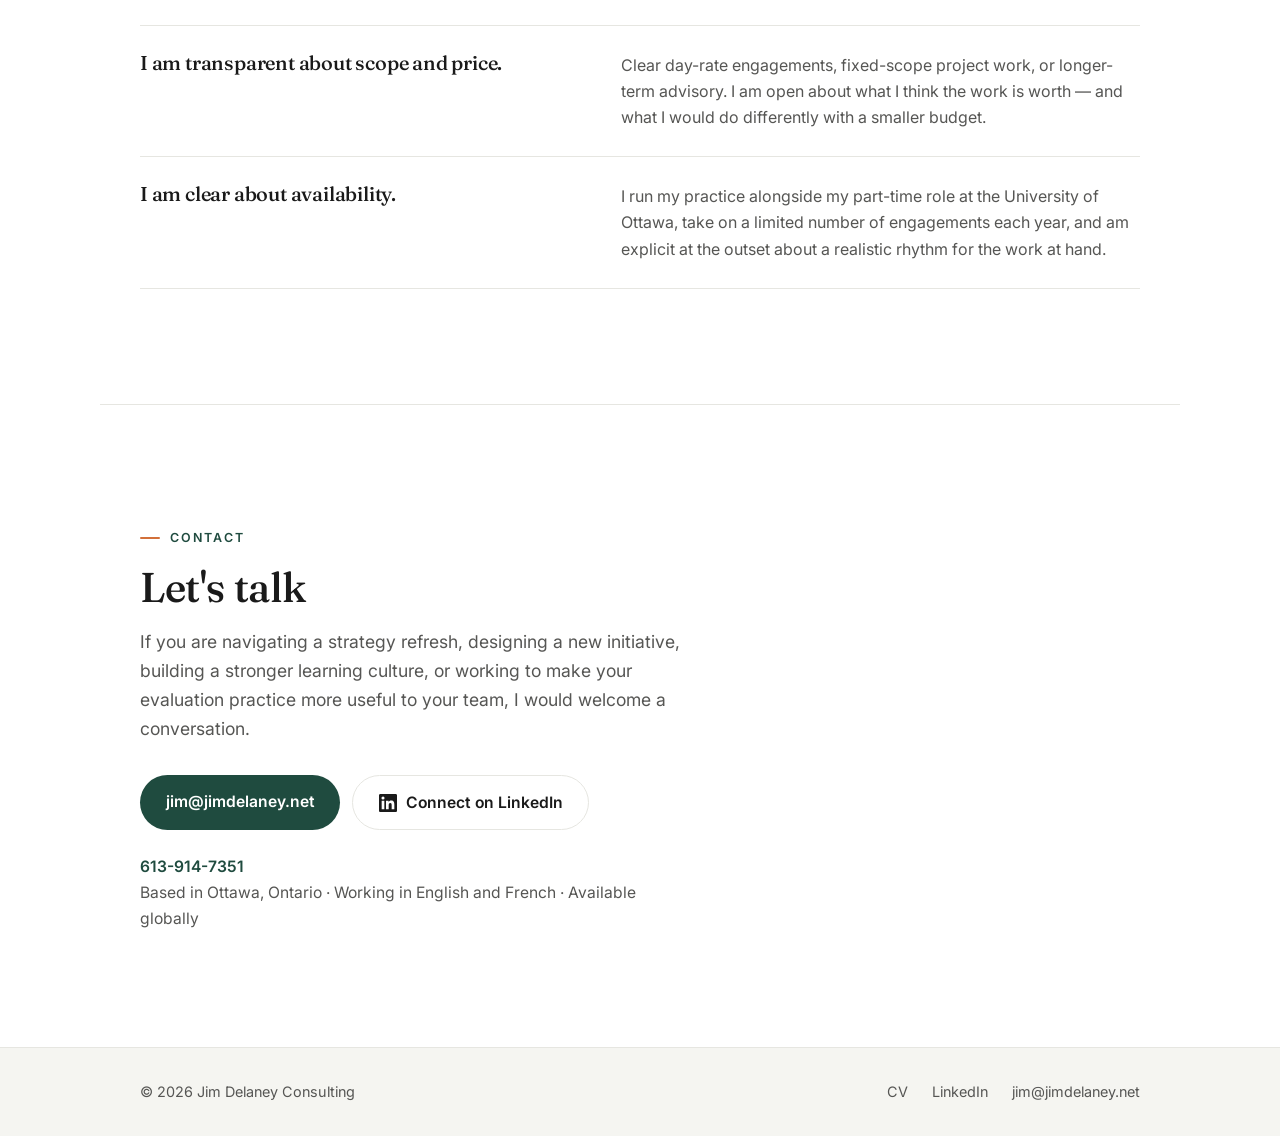
==== commit 7e317493: "Tweak lang on AI" ====
--- a/index.html
+++ b/index.html
@@ -78,7 +78,7 @@
             <p>
               I work bilingually in English and French, from Ottawa, with clients globally. My
               consulting practice sits alongside my role as Executive Director of the
-              <strong>Global Development Policy and Practice Hub</strong> at the University of Ottawa,
+              <a href="https://www.gdpphub-poleppdm.ca/en" target="_blank" rel="noopener"><strong>Global Development Policy and Practice Hub</strong></a> at the University of Ottawa,
               which means the work I bring to clients is informed by an active research and teaching
               practice and an ongoing network across the international development sector.
             </p>
@@ -119,7 +119,7 @@
     <section id="services" class="section container">
       <div class="section-head">
         <p class="eyebrow">What I do</p>
-        <h2>Five practices, designed to be combined</h2>
+        <h2>Five practices areas, which are usually combined</h2>
         <p class="section-intro">
           I am most often brought in at moments of strategic transition, programmatic redesign,
           or renewal of an organization's learning systems — situations that call for considered
@@ -148,7 +148,7 @@
         <article class="card">
           <h3>Knowledge &amp; AI infrastructure</h3>
           <p>
-            I help organizations design the information, knowledge, and AI infrastructure that lets
+            This is the newest for me: I help organizations design the information, knowledge, and AI infrastructure that lets
             their learning be captured and put to use. That increasingly includes the responsible
             introduction of generative AI: grounding it in your own work, configuring it for the
             workflows that matter, and building the governance to use it with confidence.
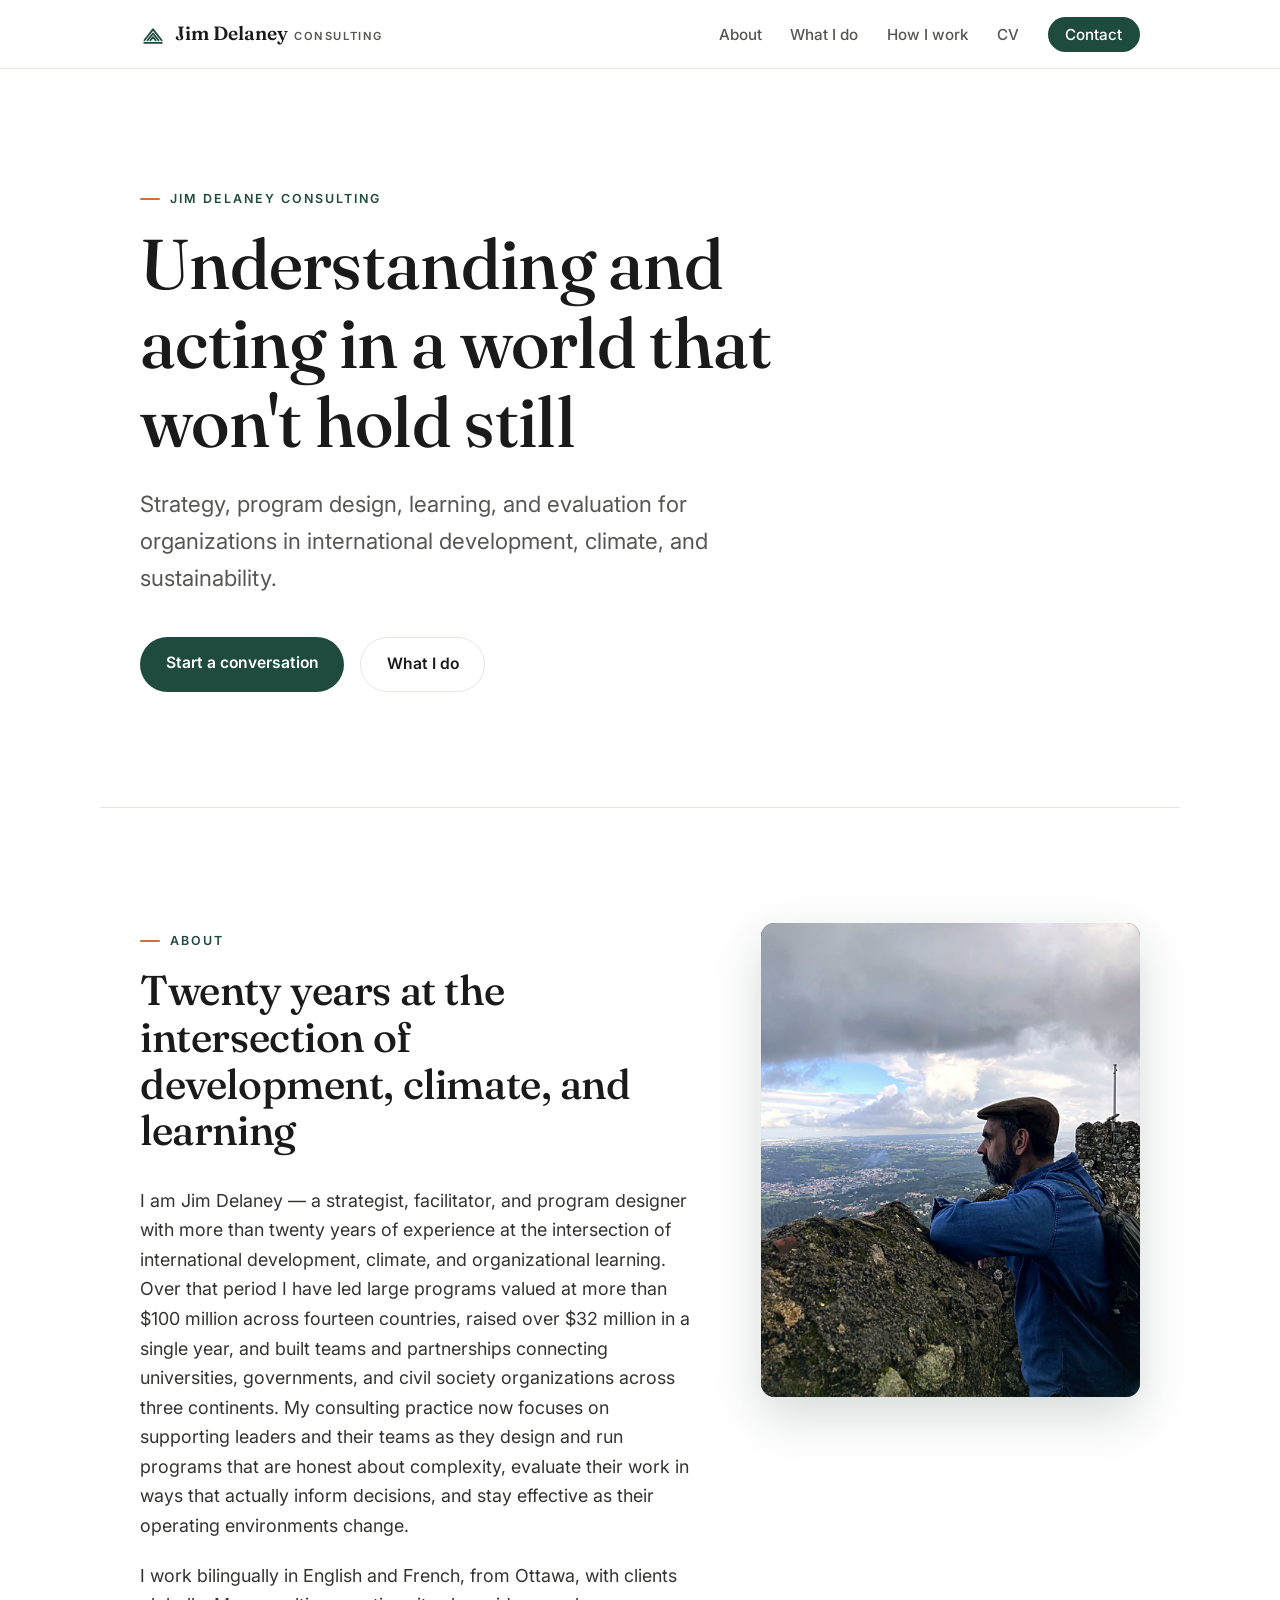
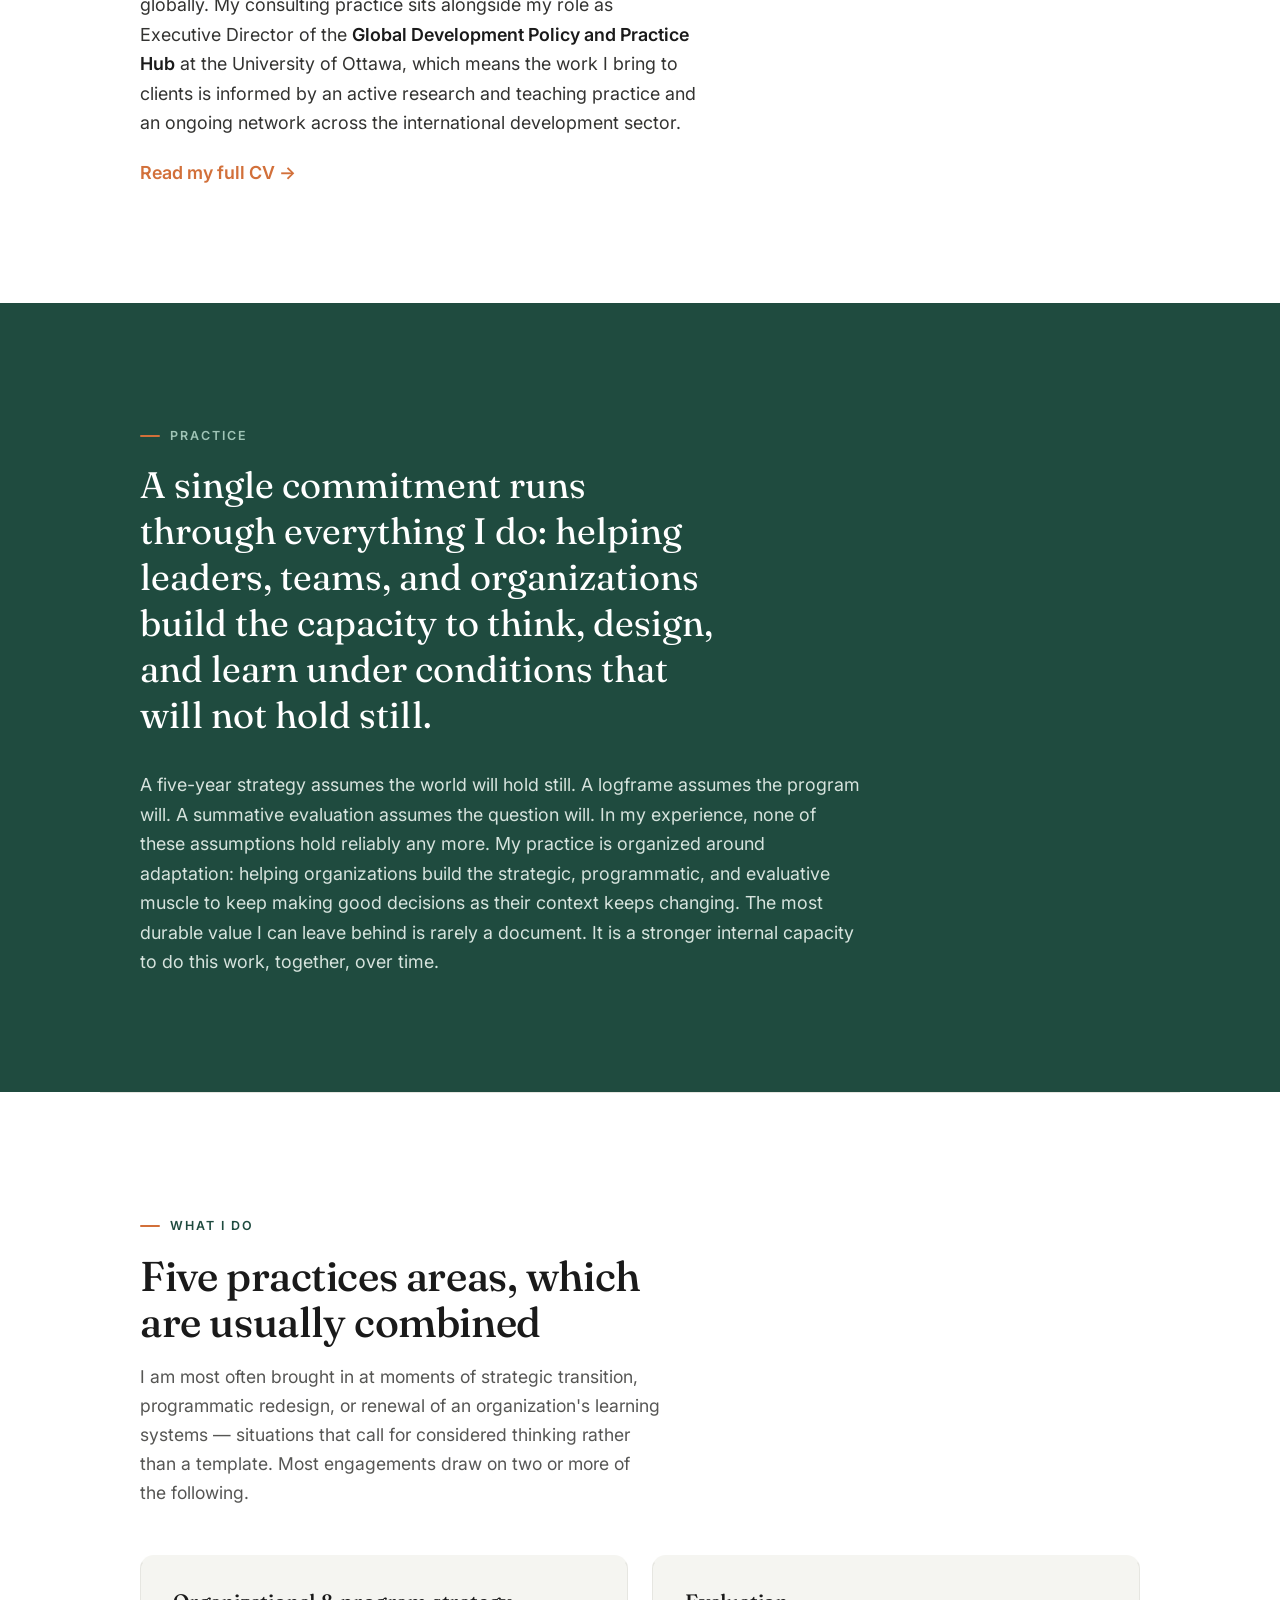
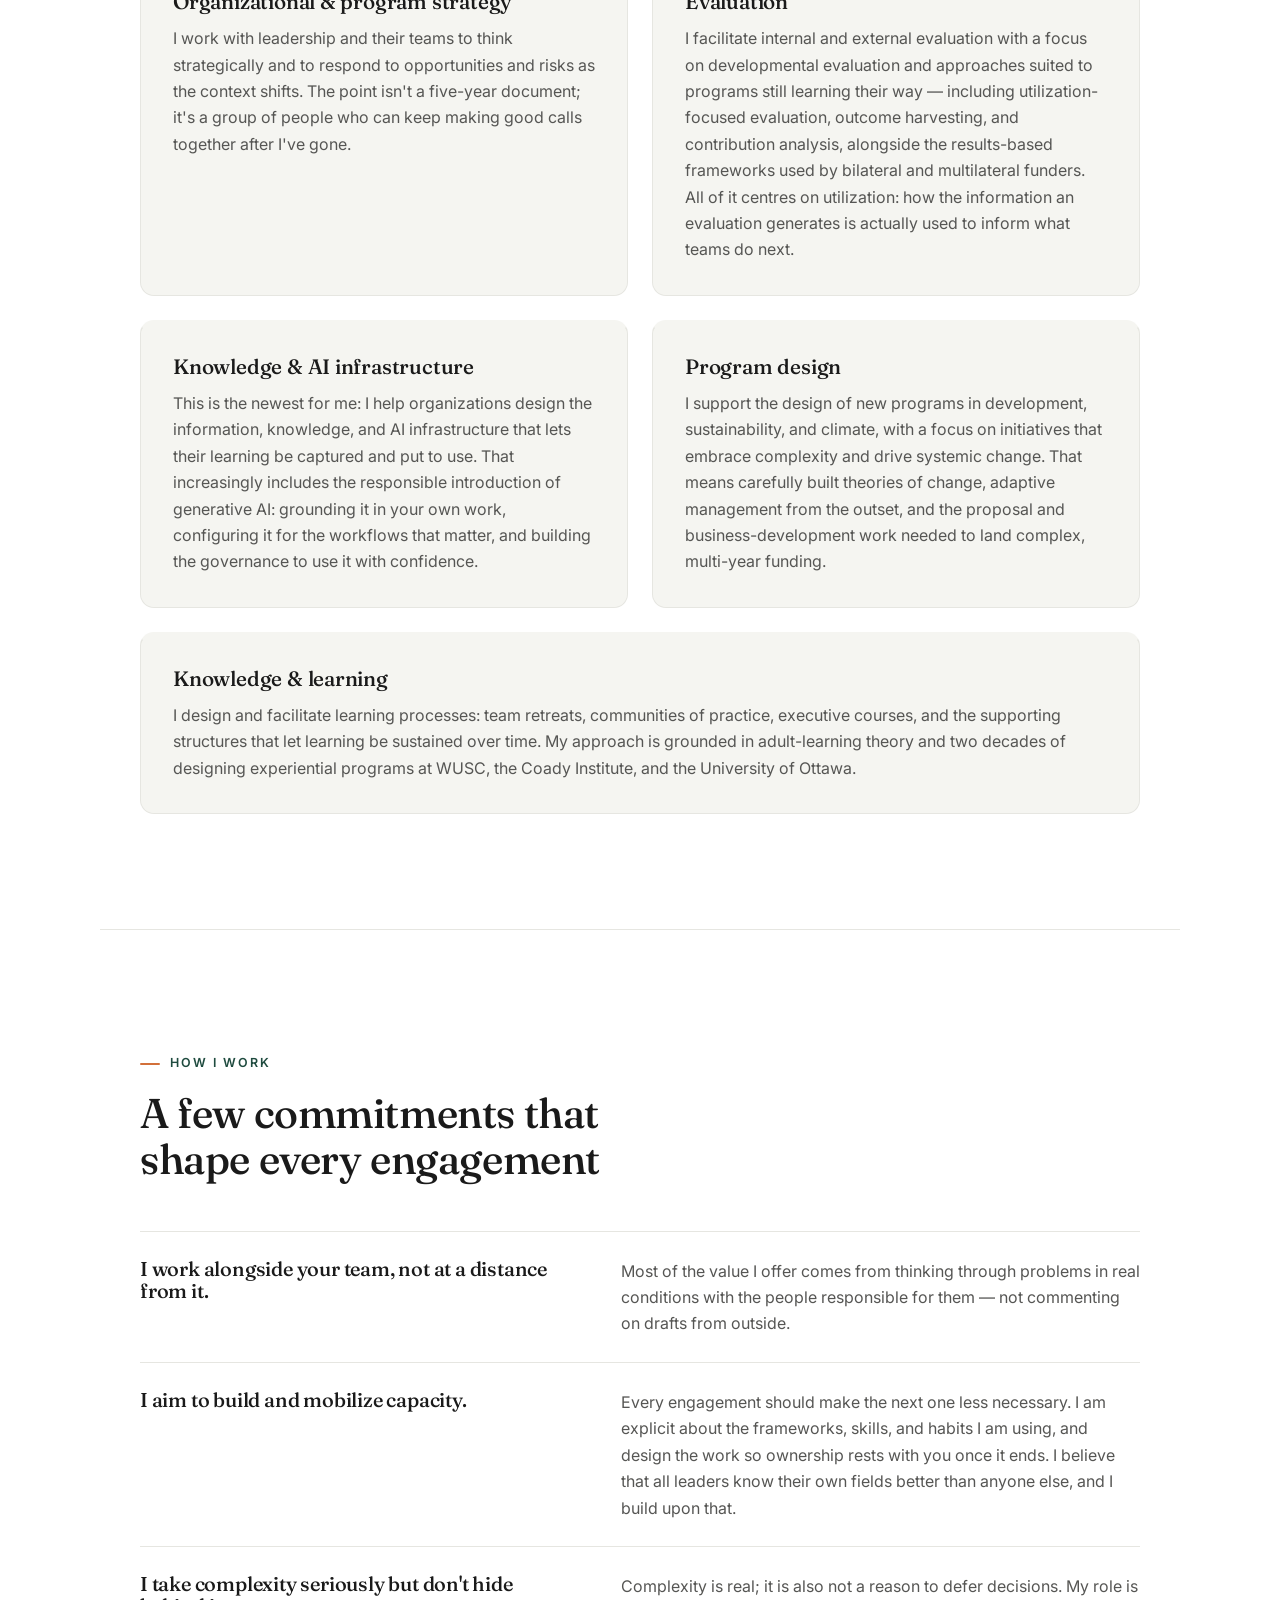
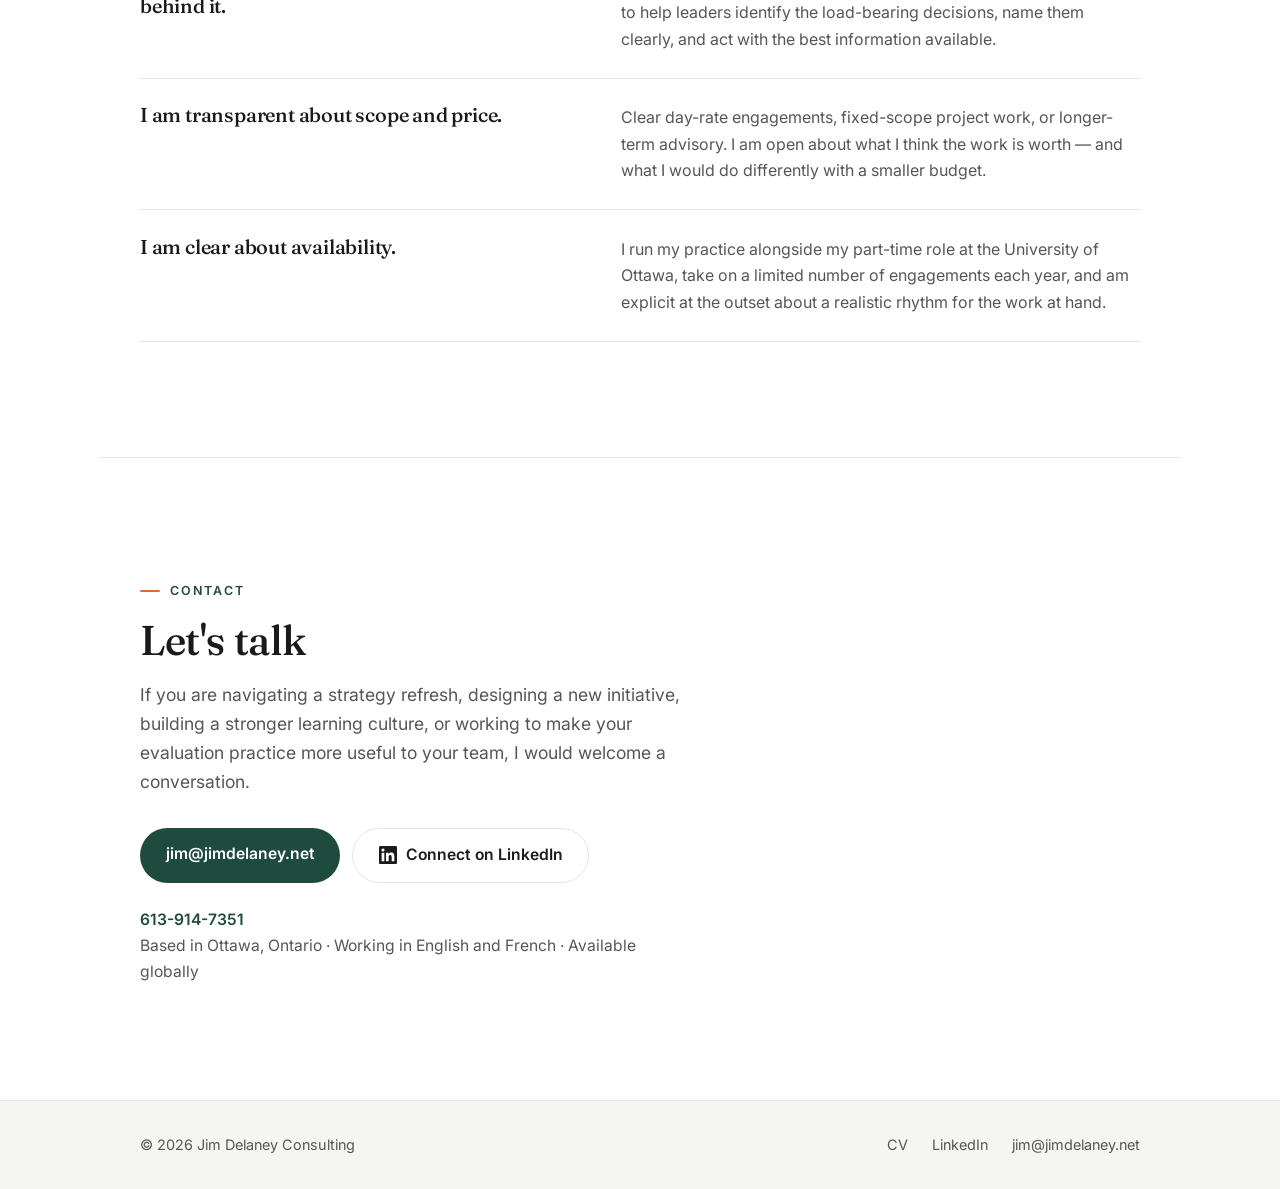
==== commit f05abd5f: "Change of emphasis in capacity" ====
--- a/index.html
+++ b/index.html
@@ -188,10 +188,10 @@
           the people responsible for them — not commenting on drafts from outside.</p>
         </li>
         <li>
-          <h3>I aim to leave capacity behind.</h3>
+          <h3>I aim to build and mobilize capacity.</h3>
           <p>Every engagement should make the next one less necessary. I am explicit about the
-          frameworks, skills, and habits I am transferring, and design the work so ownership rests
-          with you once it ends.</p>
+          frameworks, skills, and habits I am using, and design the work so ownership rests
+          with you once it ends. I believe that all leaders know their own fields better than anyone else, and I build upon that.</p>
         </li>
         <li>
           <h3>I take complexity seriously but don't hide behind it.</h3>
